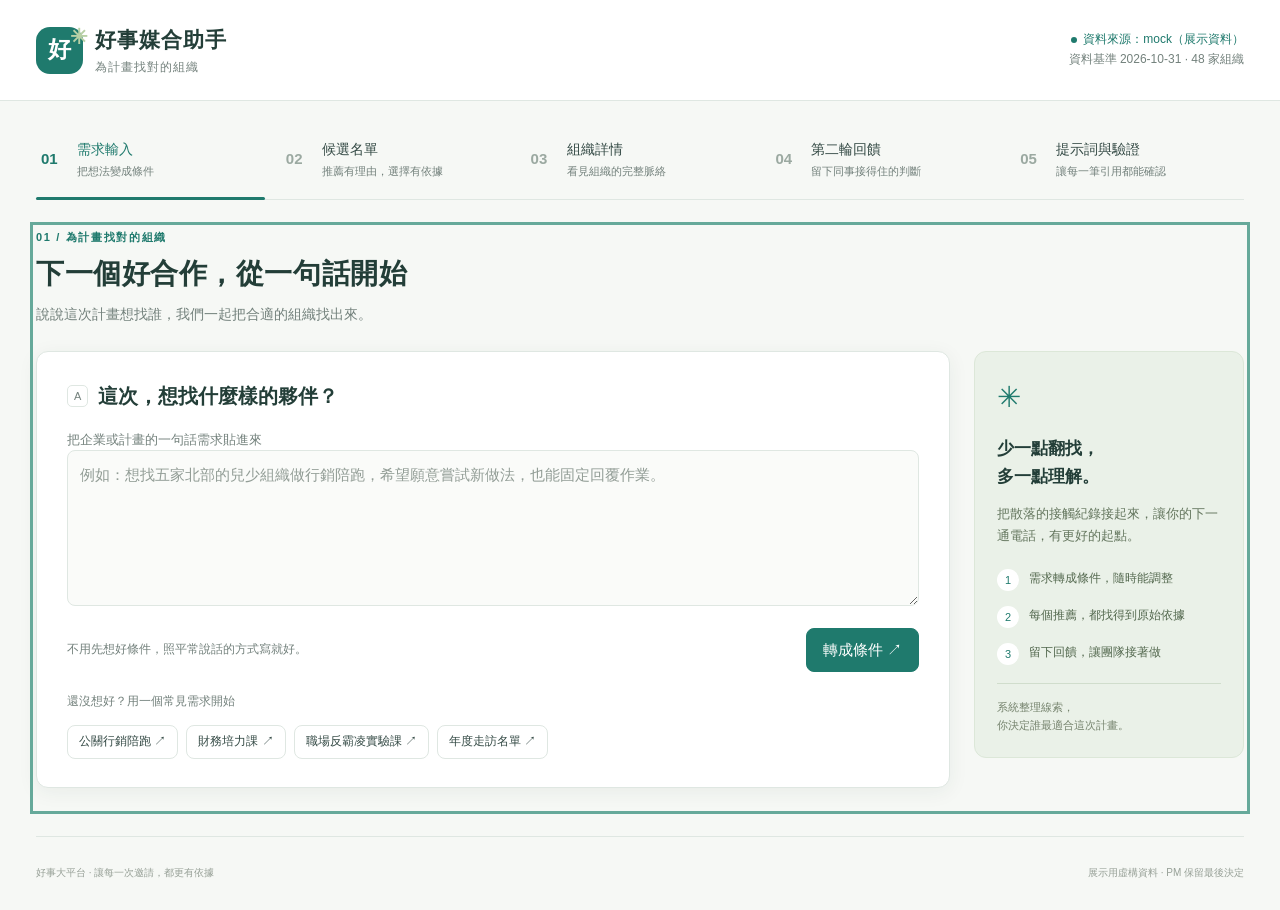
==== web/index.html @ 2cb1cc32 "好事媒合助手 prototype：資料流程、篩選引擎、陽春版 UI、導入演練 Co-Authored-By: Claude Opus 5.5 <noreply@anthropic.com>" ====
<!doctype html>
<html lang="zh-Hant">
<head>
  <meta charset="UTF-8">
  <meta name="viewport" content="width=device-width, initial-scale=1">
  <meta name="theme-color" content="#1f7a6d">
  <title>好事媒合助手｜為計畫找對的組織</title>
  <link rel="stylesheet" href="style.css">
</head>
<body>
  <header class="site-header"><div class="header-inner">
    <a class="brand" href="#step-1" aria-label="好事媒合助手首頁"><span class="brand-mark" aria-hidden="true">好<span>✳</span></span><span><strong>好事媒合助手</strong><small>為計畫找對的組織</small></span></a>
    <div id="data-meta" class="data-meta"></div>
  </div></header>
  <div class="workspace">
    <nav class="steps" aria-label="媒合流程">
      <button type="button" data-step="1"><span>01</span><strong>需求輸入</strong><small>把想法變成條件</small></button>
      <button type="button" data-step="2"><span>02</span><strong>候選名單</strong><small>推薦有理由，選擇有依據</small></button>
      <button type="button" data-step="3"><span>03</span><strong>組織詳情</strong><small>看見組織的完整脈絡</small></button>
      <button type="button" data-step="4"><span>04</span><strong>第二輪回饋</strong><small>留下同事接得住的判斷</small></button>
      <button type="button" data-step="5"><span>05</span><strong>提示詞與驗證</strong><small>讓每一筆引用都能確認</small></button>
    </nav>
    <div id="global-notices"></div>
    <main id="main" tabindex="-1">
      <section id="step-1" class="page" aria-label="01 需求輸入"></section>
      <section id="step-2" class="page" aria-label="02 候選名單" hidden></section>
      <section id="step-3" class="page" aria-label="03 組織詳情" hidden></section>
      <section id="step-4" class="page" aria-label="04 第二輪回饋" hidden></section>
      <section id="step-5" class="page" aria-label="05 Claude 提示詞與驗證" hidden></section>
    </main>
    <footer class="site-footer"><span>好事大平台 · 讓每一次邀請，都更有依據</span><span>展示用虛構資料 · PM 保留最後決定</span></footer>
  </div>
  <div id="drawer-backdrop" class="backdrop" hidden></div>
  <aside id="evidence-drawer" class="drawer" role="dialog" aria-modal="true" aria-labelledby="drawer-title" hidden></aside>
  <dialog id="feedback-dialog" aria-labelledby="feedback-title"></dialog>
  <div id="toast" class="toast" role="status" aria-live="polite" hidden></div>
  <script src="../output/bundle.js"></script>
  <script src="engine.js"></script>
  <script src="app.js"></script>
</body>
</html>
---- web/style.css ----
:root {
  --primary:#1f7a6d; --primary-dark:#155b51; --primary-pale:#e9f4ef; --ink:#233e38; --text:#344a45; --muted:#73817c; --border:#dfe7e2; --bg:#f6f8f5; --card:#fff; --soft:#f2f5f1; --amber:#a56612; --amber-pale:#fff5e2; --red:#b34942; --red-pale:#fff0ed; --blue:#356887; --blue-pale:#edf5fa; --radius:12px; --shadow:0 4px 20px #253e3510;
}
*{box-sizing:border-box} [hidden]{display:none!important} html{scroll-behavior:smooth} body{margin:0;background:var(--bg);color:var(--text);font:15px/1.65 "Noto Sans TC","PingFang TC","Microsoft JhengHei",sans-serif} button,input,select,textarea{font:inherit} button,a,input,select,textarea{-webkit-tap-highlight-color:transparent} button{cursor:pointer} a{color:var(--primary)} button{border:1px solid var(--border);background:white;color:var(--text);padding:9px 16px;border-radius:8px;transition:background .18s,border-color .18s,box-shadow .18s} button:hover{background:var(--primary-pale);border-color:#a1c5b8} button:disabled{opacity:.45;cursor:not-allowed} :focus-visible{outline:3px solid #66a99a;outline-offset:3px} h1,h2,h3,p{margin:0} h1{font-size:28px;line-height:1.45;letter-spacing:.02em;color:var(--ink)} h2{font-size:20px;color:var(--ink)} h3{font-size:16px;color:var(--ink)} small{font-size:12px} .site-header{background:#fff;border-bottom:1px solid var(--border)} .header-inner{max-width:1280px;margin:auto;padding:23px 36px;display:flex;justify-content:space-between;align-items:center;gap:20px} .brand{display:flex;gap:12px;align-items:center;color:var(--ink);text-decoration:none} .brand-mark{position:relative;display:grid;place-items:center;width:47px;height:47px;border-radius:14px;background:var(--primary);color:white;font-size:23px;font-weight:700} .brand-mark span{position:absolute;right:-5px;top:-7px;color:#b8d0a5;font-size:21px} .brand strong{display:block;font-size:21px;letter-spacing:.05em} .brand small{display:block;color:var(--muted);letter-spacing:.08em} .data-meta{text-align:right;font-size:12px;color:var(--muted)} .data-meta strong{color:var(--primary);font-weight:500} .source-dot{display:inline-block;width:6px;height:6px;border-radius:50%;background:var(--primary);margin-right:6px} .workspace{max-width:1280px;margin:auto;padding:28px 36px 0} .steps{display:grid;grid-template-columns:repeat(5,minmax(0,1fr));margin-bottom:28px;border-bottom:1px solid var(--border);gap:16px} .steps button{text-align:left;border:0;border-radius:0;background:transparent;padding:9px 5px 19px;position:relative;display:grid;grid-template-columns:30px 1fr;column-gap:6px} .steps button>span{grid-row:1/3;font-size:15px;font-weight:bold;color:#9ba9a1;align-self:center} .steps strong{font-size:14px;font-weight:500} .steps small{font-size:11px;color:var(--muted)} .steps button.active:after{content:"";position:absolute;left:0;right:0;bottom:-1px;height:3px;background:var(--primary);border-radius:3px} .steps button.active{color:var(--primary)} .steps button.active>span{color:var(--primary)} .page{animation:arrive .22s ease} @keyframes arrive{from{opacity:0;transform:translateY(5px)}to{opacity:1;transform:translateY(0)}} .eyebrow{font-size:11px;letter-spacing:.15em;color:var(--primary);font-weight:bold;margin-bottom:8px} .page-heading{display:flex;justify-content:space-between;gap:20px;align-items:flex-end;margin:8px 0 24px} .subtitle{color:var(--muted);margin-top:9px;font-size:14px} .panel{border:1px solid var(--border);background:var(--card);border-radius:var(--radius);padding:26px;margin-bottom:20px;box-shadow:var(--shadow)} .intake-layout{display:grid;grid-template-columns:minmax(0,1fr) 270px;gap:24px;align-items:start} .intake-panel{padding:28px 30px} .section-label{display:flex;gap:10px;align-items:center;margin-bottom:16px} .section-label .number{font-size:11px;border:1px solid var(--border);border-radius:5px;padding:1px 6px;color:var(--muted)} label{display:block;font-size:13px;font-weight:500;color:var(--ink)} textarea,input,select{max-width:100%;border:1px solid var(--border);border-radius:8px;padding:10px 12px;background:#fff;color:var(--text)} textarea{width:100%;resize:vertical;line-height:1.8} textarea::placeholder{color:#929d96} .sentence{min-height:156px;background:#fafbf9;font-size:15px} .input-footer{display:flex;align-items:center;justify-content:space-between;gap:12px;margin-top:14px} .muted{color:var(--muted)} .primary{color:white;background:var(--primary);border-color:var(--primary);font-weight:500} .primary:hover{background:var(--primary-dark);border-color:var(--primary-dark)} .secondary{color:var(--primary);background:var(--primary-pale);border-color:transparent} .danger{color:var(--red)} .small-button{font-size:12px;padding:5px 10px} .text-button{border:0;background:transparent;padding:5px 0;color:var(--primary)} .examples{display:flex;flex-wrap:wrap;gap:8px;margin-top:13px} .examples button{font-size:12px;padding:6px 11px;background:#fff} .example-label{font-size:12px;color:var(--muted);margin-top:20px} .guide{padding:22px;border-radius:var(--radius);background:#eaf1e8;border:1px solid #dce7d8} .guide-symbol{font-size:29px;color:var(--primary);margin-bottom:14px} .guide h3{font-size:17px;margin-bottom:12px} .guide p{font-size:13px;color:#64765e} .guide ol{list-style:none;padding:0;margin:23px 0 0;counter-reset:guide} .guide li{counter-increment:guide;display:flex;gap:10px;font-size:12px;margin-bottom:15px;color:#53684e} .guide li:before{content:counter(guide);display:grid;place-items:center;flex:0 0 22px;height:22px;background:white;border-radius:50%;color:var(--primary);font-size:11px} .guide-note{margin-top:18px;border-top:1px solid #d0ddcc;padding-top:14px;font-size:11px;color:#75836d} .conditions-panel{margin-top:24px} .form-row{padding:20px 0;border-bottom:1px solid #edf0eb} .form-row:first-of-type{padding-top:4px} .form-label{font-size:13px;font-weight:600;margin-bottom:10px;color:var(--ink)} .form-label small{font-weight:400;color:var(--muted);margin-left:8px} .segments{display:grid;grid-template-columns:repeat(4,minmax(0,1fr));gap:9px} .segments button{padding:12px 7px;text-align:left;line-height:1.5} .segments strong{display:block;font-size:13px;font-weight:500} .segments small{display:block;font-size:11px;color:var(--muted);margin-top:4px} .segments .selected,.chip.selected{background:var(--primary-pale);border-color:var(--primary);color:var(--primary)} .chips{display:flex;flex-wrap:wrap;gap:8px} .chip{font-size:12px;padding:6px 12px;border-radius:30px} .inline-fields{display:flex;align-items:center;flex-wrap:wrap;gap:12px} .inline-fields label{display:flex;align-items:center;gap:9px;font-weight:400} .inline-fields input{width:84px} .estimate{margin-left:auto;font-size:13px;color:var(--primary);background:var(--primary-pale);padding:7px 12px;border-radius:8px} .explanations{display:flex;flex-wrap:wrap;gap:8px 18px;font-size:11px;color:var(--muted);margin-top:11px} .switch-row{display:flex;justify-content:space-between;gap:16px;align-items:center} .switch{display:flex;align-items:center;gap:10px;cursor:pointer} .switch input{appearance:none;width:38px;height:22px;border:0;border-radius:20px;background:#c3ccc5;position:relative;padding:0;cursor:pointer;flex-shrink:0} .switch input:before{content:"";position:absolute;width:16px;height:16px;left:3px;top:3px;background:white;border-radius:50%;transition:transform .2s} .switch input:checked{background:var(--primary)} .switch input:checked:before{transform:translateX(16px)} .notice{padding:12px 16px;border-radius:8px;font-size:13px;margin-bottom:16px;background:var(--blue-pale);color:var(--blue);border:1px solid #d5e6f1} .notice.warning{background:var(--amber-pale);color:var(--amber);border-color:#f0dfba} .notice.error{background:var(--red-pale);color:var(--red);border-color:#f3d4cf} .matched{margin:16px 0 0;font-size:12px;line-height:1.8} .actions{display:flex;justify-content:flex-end;align-items:center;gap:12px;flex-wrap:wrap;margin-top:22px} .actions .muted{margin-right:auto;font-size:12px} summary{cursor:pointer;font-size:13px;color:var(--muted)} details[open]>summary{margin-bottom:12px} .result-metrics{display:flex;gap:16px;align-items:center;flex-wrap:wrap} .metric-pill{display:flex;gap:8px;align-items:baseline;color:var(--primary);font-size:12px;border-left:1px solid var(--border);padding-left:18px} .metric-pill b{font-size:28px;line-height:1} .results-tools{display:flex;justify-content:space-between;gap:15px;align-items:center;margin:21px 0 14px;font-size:12px;color:var(--muted)} .candidate{position:relative;background:white;border:1px solid var(--border);border-radius:var(--radius);padding:24px 26px;margin-bottom:18px;box-shadow:var(--shadow)} .candidate:first-child{border-color:#a2cbb9} .candidate.demoted{background:#f0f2ef;border-color:#dfe3dc;color:#7b837c} .candidate.demoted .candidate-body{opacity:.65} .candidate-top{display:flex;justify-content:space-between;align-items:flex-start;gap:20px} .candidate-identity{display:flex;gap:14px;min-width:0} .rank{flex-shrink:0;width:34px;height:36px;display:grid;place-items:center;border-radius:8px;background:var(--primary-pale);color:var(--primary);font-size:17px;font-weight:bold} .candidate:nth-child(n+4) .rank{background:var(--soft);color:var(--muted)} .candidate h2{font-size:20px;line-height:1.5} .org-tags{display:flex;flex-wrap:wrap;gap:6px;margin-top:9px} .badge{display:inline-block;font-size:11px;padding:3px 9px;border-radius:5px;line-height:1.5;background:var(--soft);color:#617166} .badge.green{background:var(--primary-pale);color:var(--primary)} .badge.amber{background:var(--amber-pale);color:var(--amber)} .badge.red{background:var(--red-pale);color:var(--red)} .score{width:125px;text-align:right;flex-shrink:0} .score small{font-size:10px;color:var(--muted)} .score strong{color:var(--primary);font-size:25px;margin-left:6px} .score-track{background:#edf1eb;height:5px;border-radius:5px;margin:5px 0;overflow:hidden} .score-track span{height:100%;display:block;background:var(--primary);border-radius:5px} .candidate-body{display:grid;grid-template-columns:1.15fr 1fr 1fr;gap:22px;border-top:1px solid #edf0ea;margin-top:20px;padding-top:18px} .reason-column+.reason-column{border-left:1px solid #edf0ea;padding-left:22px} .reason-title{font-size:12px;font-weight:bold;letter-spacing:.03em;margin-bottom:10px;color:var(--primary)} .reason-title.warning{color:var(--amber)} .reason-title.call{color:var(--blue)} .reason{font-size:12px;line-height:1.8;margin-bottom:12px} .reason strong{font-weight:500;color:var(--ink)} .reason p{color:#758078;font-size:12px} .rule{font-size:10px;color:#8b958f;margin-left:5px} .evidence-button{padding:1px 6px;font-size:10px;color:var(--primary);border:1px solid #d2e5dc;border-radius:4px;background:#f5faf7;margin:3px 4px 0 0;line-height:1.7} .soft-matches{font-size:11px;color:var(--primary);display:flex;flex-wrap:wrap;gap:5px;margin-top:12px} .candidate-footer{display:flex;justify-content:space-between;align-items:center;border-top:1px solid #edf0ea;padding-top:14px;margin-top:13px;gap:14px;flex-wrap:wrap} .feedback-actions{display:flex;gap:8px;align-items:center;flex-wrap:wrap} .feedback-actions>span{font-size:11px;color:var(--muted);margin-right:4px} .feedback-note{font-size:12px;margin-top:12px;background:#e7ebe4;border-radius:8px;padding:10px 13px;display:flex;gap:10px;align-items:center;justify-content:space-between} .empty{text-align:center;padding:65px 22px;background:white;border:1px dashed var(--border);border-radius:var(--radius)} .empty-icon{font-size:35px;color:#93b6a4;margin-bottom:15px} .empty h2{font-size:21px;margin-bottom:10px} .empty p{color:var(--muted);font-size:13px;margin-bottom:22px} .detail-layout{display:grid;grid-template-columns:minmax(0,1.55fr) minmax(0,1fr);gap:22px} .detail-main,.detail-side{min-width:0} .summary-card{background:var(--primary-pale);border-color:#d0e4d7;box-shadow:none} .summary-card ul{padding-left:20px;font-size:14px;margin-bottom:0} .summary-card li+li{margin-top:8px} .field-grid{display:grid;grid-template-columns:1fr 1fr;gap:0 20px;margin:13px 0 0} .field-grid>div{padding:10px 0;border-bottom:1px solid #edf0ea} dt{font-size:11px;color:var(--muted)} dd{margin:3px 0 0;font-size:13px;color:var(--ink)} .stat-cards{display:grid;grid-template-columns:1fr 1fr;gap:12px;margin:17px 0} .stat-cards div{background:var(--soft);padding:14px;border-radius:8px} .stat-cards b{display:block;font-size:22px;color:var(--primary)} .stat-cards small{color:var(--muted)} .hit{border-bottom:1px solid var(--border);padding:16px 0} .hit:last-child{border:0;padding-bottom:0} .hit-top{display:flex;justify-content:space-between;gap:12px;align-items:flex-start} .hit p{font-size:12px;margin-top:8px;color:var(--muted)} .vote-actions{display:flex;gap:6px;margin-top:10px} .vote-actions button[aria-pressed=true]{color:var(--primary);background:var(--primary-pale);border-color:var(--primary)} .timeline{margin-top:21px;padding-left:18px;border-left:1px solid #d7e2d9} .timeline-item{position:relative;padding:0 0 25px 10px;scroll-margin-top:25px} .timeline-item:before{content:"";position:absolute;left:-24px;top:6px;width:9px;height:9px;border-radius:50%;background:var(--primary);box-shadow:0 0 0 4px white} .timeline-item.note:before{background:#af894c} .timeline-item time{font-size:11px;color:var(--muted)} .timeline-item h3{font-size:13px;margin:6px 0} .timeline-item p{font-size:12px;white-space:pre-wrap} .timeline-item.highlight{background:var(--amber-pale);border-radius:8px;padding:12px 14px;margin-bottom:16px;outline:2px solid #e8cf99} .table-wrap{overflow-x:auto} table{width:100%;border-collapse:collapse;font-size:13px;text-align:left} th{font-size:11px;color:var(--muted);font-weight:500;background:var(--soft)} td,th{padding:14px 12px;border-bottom:1px solid var(--border);vertical-align:top;overflow-wrap:anywhere} .feedback-mobile{display:none} .prompt-layout{display:grid;grid-template-columns:1fr 1fr;gap:22px;align-items:start} .prompt-layout .panel{min-width:0} .prompt-text{min-height:370px;font-size:12px;margin-top:18px;background:#fafbf9} .reply-text{min-height:200px;margin-top:18px;font-size:13px} .verification-summary{display:flex;gap:10px;flex-wrap:wrap;margin:18px 0 12px} .verification-summary span{padding:7px 12px;border-radius:7px;font-size:13px;background:var(--primary-pale);color:var(--primary)} .verification-summary span.bad{color:var(--red);background:var(--red-pale)} .verification-problem{font-size:12px;padding:9px 0;border-bottom:1px solid var(--border);color:var(--red)} .reply-render{white-space:pre-wrap;overflow-wrap:anywhere;font-size:13px;background:var(--soft);padding:16px;border-radius:8px;margin-top:15px} .citation-ok{color:var(--primary);background:#e0eee4} .citation-bad{color:var(--red);background:#fbe2dc} .citation-ok,.citation-bad{font-size:12px;padding:1px 4px;border:0;margin:0 2px;border-radius:4px} .site-footer{display:flex;justify-content:space-between;gap:15px;flex-wrap:wrap;font-size:10px;color:#97a097;padding:28px 0;margin-top:28px;border-top:1px solid var(--border)} .backdrop{position:fixed;inset:0;z-index:30;background:#142d2960;backdrop-filter:blur(2px)} .drawer{position:fixed;right:0;top:0;bottom:0;width:min(490px,100%);background:white;z-index:31;padding:30px;overflow:auto;box-shadow:-10px 0 40px #112d2920} .drawer-top{display:flex;justify-content:space-between;align-items:center;gap:15px;border-bottom:1px solid var(--border);padding-bottom:20px;margin-bottom:25px} .drawer h2{font-size:22px} .drawer blockquote{margin:25px 0;border-left:3px solid var(--primary);padding:18px;background:var(--soft);font-size:14px;white-space:pre-wrap;overflow-wrap:anywhere} mark{background:#fae6aa;color:inherit;padding:1px 0} .drawer .field-grid{margin-bottom:20px} .drawer .primary{width:100%;margin-top:20px} body.overlay-open{overflow:hidden} dialog{border:0;border-radius:14px;padding:28px;width:min(470px,calc(100% - 32px));color:var(--text);box-shadow:0 20px 80px #112d2933} dialog::backdrop{background:#142d2960} dialog label{margin:18px 0 7px} dialog select{width:100%} dialog textarea{min-height:95px} .dialog-top{display:flex;justify-content:space-between;align-items:center;gap:12px} .toast{position:fixed;bottom:25px;left:50%;transform:translateX(-50%);background:var(--ink);color:white;padding:12px 22px;border-radius:9px;box-shadow:var(--shadow);z-index:50;font-size:13px;max-width:calc(100% - 32px);width:max-content} .body-copy{font-size:13px;color:var(--muted);margin-top:9px} .storage-note{font-size:11px;color:var(--muted);margin-top:13px} .org-picker{max-width:320px} .missing{color:#9a9f98} .inline-list{font-size:12px;margin-top:12px} .inline-list span{display:inline-block;margin:3px 10px 3px 0} main{outline:none} .page-heading .actions{margin:0}
@media(min-width:1400px){.workspace{padding-top:35px}.intake-panel{padding:32px 36px}.sentence{min-height:175px}}
@media(max-width:1000px){.workspace{padding:22px 24px 0}.header-inner{padding:20px 24px}.steps{gap:8px}.steps small{display:none}.steps button{grid-template-columns:27px 1fr}.intake-layout{grid-template-columns:minmax(0,1fr) 230px;gap:18px}.candidate{padding:22px}.candidate-body{gap:15px}.reason-column+.reason-column{padding-left:15px}.segments{grid-template-columns:1fr 1fr}.detail-layout{grid-template-columns:1fr}.detail-side{display:grid;grid-template-columns:1fr 1fr;gap:20px}.score{width:95px}.prompt-layout{gap:16px}}
@media(max-width:720px){h1{font-size:24px}.intake-layout,.prompt-layout{grid-template-columns:1fr}.guide{display:none}.candidate-body{grid-template-columns:1fr;gap:14px}.reason-column+.reason-column{border-left:0;border-top:1px solid #edf0ea;padding:14px 0 0}.reason{margin-bottom:8px}.page-heading{align-items:flex-start;flex-direction:column}.result-metrics{width:100%;justify-content:space-between}.detail-side{display:block}.steps button{display:flex;flex-direction:column;gap:4px;padding-bottom:14px;align-items:center;text-align:center}.steps strong{font-size:11px}.steps button>span{font-size:12px}.data-meta{font-size:10px}.brand strong{font-size:17px}.brand small{font-size:10px}.brand-mark{width:38px;height:38px;font-size:20px}.feedback-table{display:none}.feedback-mobile{display:block}.feedback-entry{padding:18px 0;border-bottom:1px solid var(--border)}.feedback-entry h3{font-size:14px}.feedback-entry p{font-size:12px;margin-top:7px}.feedback-entry .row{display:flex;justify-content:space-between;align-items:center;margin-top:10px}}
@media(max-width:450px){.header-inner{padding:18px 16px;gap:10px}.workspace{padding:19px 16px 0}.data-meta span{display:block}.brand{gap:9px}.brand strong{font-size:16px}.brand small{letter-spacing:0}.steps{gap:3px;margin-bottom:24px}.steps strong{font-size:10px}.panel,.intake-panel{padding:20px 17px}.input-footer{align-items:flex-start;flex-direction:column}.input-footer button{align-self:flex-end}.candidate{padding:18px 16px}.candidate-top{gap:10px}.candidate-identity{gap:9px}.candidate h2{font-size:17px}.rank{width:27px;height:30px;font-size:14px}.score{width:62px}.score strong{font-size:22px}.score small{font-size:9px}.org-tags{gap:4px}.badge{padding:3px 6px;font-size:10px}.candidate-footer{align-items:flex-start;flex-direction:column}.candidate-footer>.text-button{align-self:flex-end}.inline-fields{gap:10px}.inline-fields input{width:65px;padding:8px}.estimate{width:100%;margin-left:0;text-align:center}.form-label small{display:block;margin:3px 0 0}.segments small{font-size:10px}.field-grid{gap:0 12px}.drawer{padding:22px}.results-tools{align-items:flex-start}.result-metrics h1{font-size:21px}.metric-pill{padding-left:12px}.metric-pill b{font-size:24px}.feedback-actions>span{width:100%}.actions{gap:8px}.actions button{font-size:13px}.org-picker{width:100%}.site-footer{margin-top:20px}}
@media(prefers-reduced-motion:reduce){*{scroll-behavior:auto!important;animation:none!important;transition:none!important}}

.more-reasons summary{font-size:11px;color:var(--primary);padding:4px 0}.more-reasons[open]{margin-top:10px}

.page,.panel,.candidate,.candidate-identity>div{min-width:0}.reason,.feedback-note,.subtitle,.body-copy,dd{overflow-wrap:anywhere}
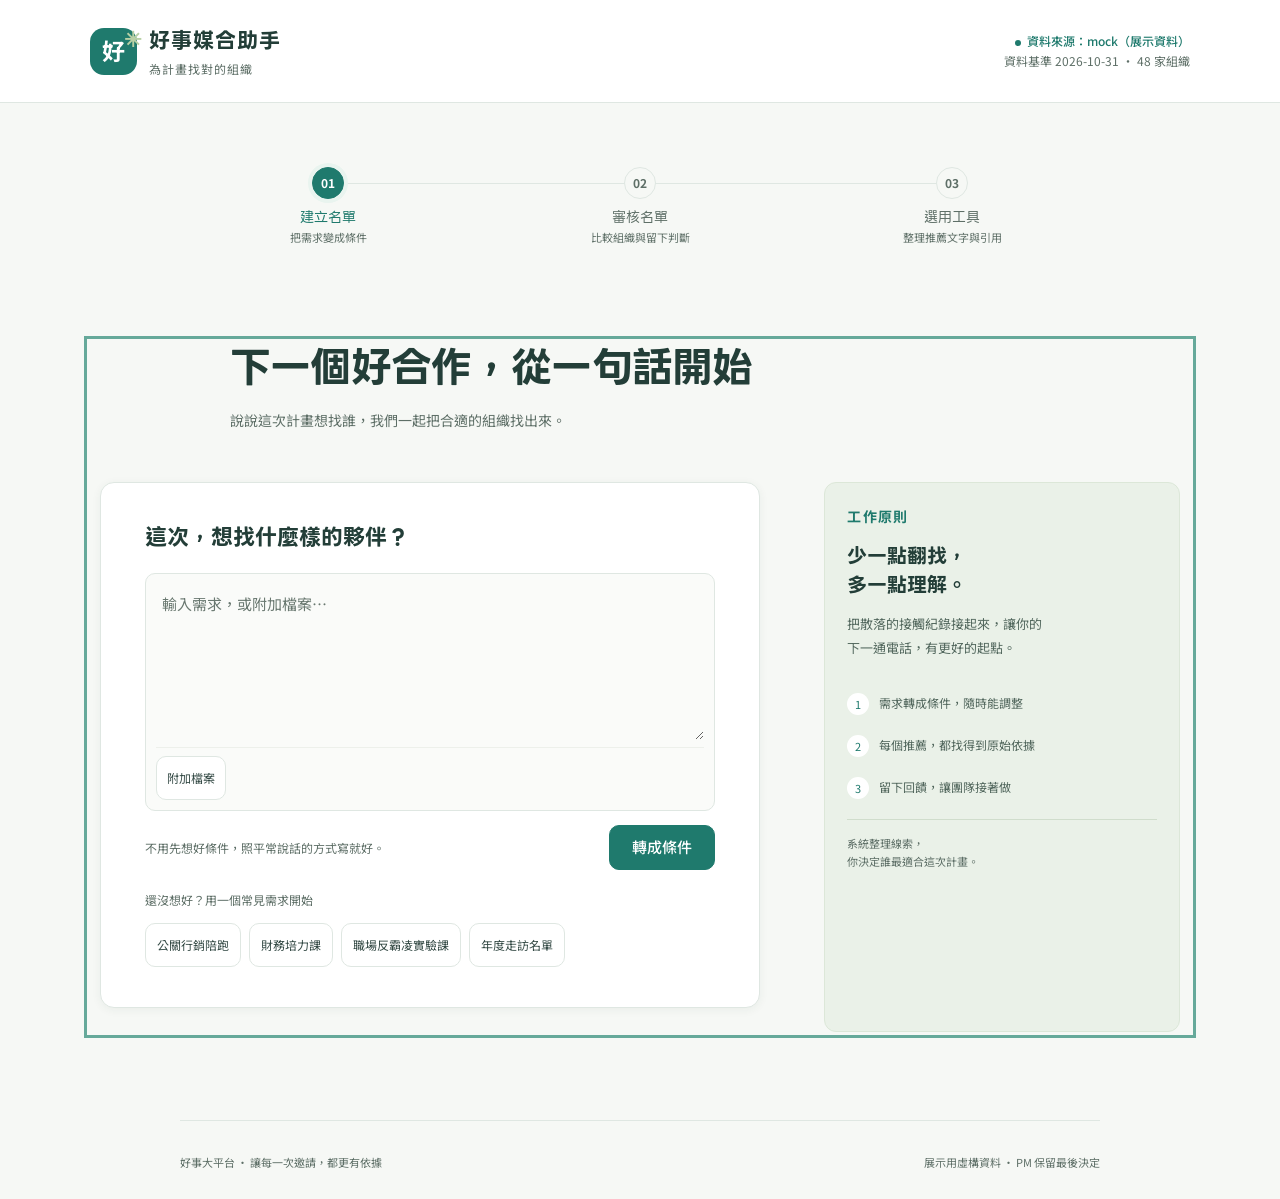
==== commit 60bcc61a: "UI" ====
--- a/web/index.html
+++ b/web/index.html
@@ -6,6 +6,9 @@
   <meta name="theme-color" content="#1f7a6d">
   <title>好事媒合助手｜為計畫找對的組織</title>
   <link rel="stylesheet" href="style.css">
+  <link rel="preconnect" href="https://fonts.googleapis.com">
+  <link rel="preconnect" href="https://fonts.gstatic.com" crossorigin>
+  <link href="https://fonts.googleapis.com/css2?family=Noto+Sans+TC:wght@400;500;700;900&family=Outfit:wght@500;700;800&display=swap" rel="stylesheet">
 </head>
 <body>
   <header class="site-header"><div class="header-inner">
@@ -14,11 +17,9 @@
   </div></header>
   <div class="workspace">
     <nav class="steps" aria-label="媒合流程">
-      <button type="button" data-step="1"><span>01</span><strong>需求輸入</strong><small>把想法變成條件</small></button>
-      <button type="button" data-step="2"><span>02</span><strong>候選名單</strong><small>推薦有理由，選擇有依據</small></button>
-      <button type="button" data-step="3"><span>03</span><strong>組織詳情</strong><small>看見組織的完整脈絡</small></button>
-      <button type="button" data-step="4"><span>04</span><strong>第二輪回饋</strong><small>留下同事接得住的判斷</small></button>
-      <button type="button" data-step="5"><span>05</span><strong>提示詞與驗證</strong><small>讓每一筆引用都能確認</small></button>
+      <button type="button" data-step="1"><span>01</span><strong>建立名單</strong><small>把需求變成條件</small></button>
+      <button type="button" data-step="2"><span>02</span><strong>審核名單</strong><small>比較組織與留下判斷</small></button>
+      <button type="button" data-step="5"><span>03</span><strong>選用工具</strong><small>整理推薦文字與引用</small></button>
     </nav>
     <div id="global-notices"></div>
     <main id="main" tabindex="-1">
@@ -32,6 +33,7 @@
   </div>
   <div id="drawer-backdrop" class="backdrop" hidden></div>
   <aside id="evidence-drawer" class="drawer" role="dialog" aria-modal="true" aria-labelledby="drawer-title" hidden></aside>
+  <aside id="evidence-popover" class="evidence-popover" role="status" hidden></aside>
   <dialog id="feedback-dialog" aria-labelledby="feedback-title"></dialog>
   <div id="toast" class="toast" role="status" aria-live="polite" hidden></div>
   <script src="../output/bundle.js"></script>
--- a/web/style.css
+++ b/web/style.css
@@ -1,13 +1,117 @@
 :root {
-  --primary:#1f7a6d; --primary-dark:#155b51; --primary-pale:#e9f4ef; --ink:#233e38; --text:#344a45; --muted:#73817c; --border:#dfe7e2; --bg:#f6f8f5; --card:#fff; --soft:#f2f5f1; --amber:#a56612; --amber-pale:#fff5e2; --red:#b34942; --red-pale:#fff0ed; --blue:#356887; --blue-pale:#edf5fa; --radius:12px; --shadow:0 4px 20px #253e3510;
+  --primary:#1f7a6d; --primary-dark:#155b51; --primary-pale:#e9f4ef; --ink:#233e38; --text:#344a45; --muted:#5e6f67; --border:#dfe7e2; --bg:#f6f8f5; --card:#fff; --soft:#f2f5f1; --amber:#a56612; --amber-pale:#fff5e2; --red:#b34942; --red-pale:#fff0ed; --blue:#356887; --blue-pale:#edf5fa; --radius:12px; --shadow:0 4px 20px #253e3510;
 }
-*{box-sizing:border-box} [hidden]{display:none!important} html{scroll-behavior:smooth} body{margin:0;background:var(--bg);color:var(--text);font:15px/1.65 "Noto Sans TC","PingFang TC","Microsoft JhengHei",sans-serif} button,input,select,textarea{font:inherit} button,a,input,select,textarea{-webkit-tap-highlight-color:transparent} button{cursor:pointer} a{color:var(--primary)} button{border:1px solid var(--border);background:white;color:var(--text);padding:9px 16px;border-radius:8px;transition:background .18s,border-color .18s,box-shadow .18s} button:hover{background:var(--primary-pale);border-color:#a1c5b8} button:disabled{opacity:.45;cursor:not-allowed} :focus-visible{outline:3px solid #66a99a;outline-offset:3px} h1,h2,h3,p{margin:0} h1{font-size:28px;line-height:1.45;letter-spacing:.02em;color:var(--ink)} h2{font-size:20px;color:var(--ink)} h3{font-size:16px;color:var(--ink)} small{font-size:12px} .site-header{background:#fff;border-bottom:1px solid var(--border)} .header-inner{max-width:1280px;margin:auto;padding:23px 36px;display:flex;justify-content:space-between;align-items:center;gap:20px} .brand{display:flex;gap:12px;align-items:center;color:var(--ink);text-decoration:none} .brand-mark{position:relative;display:grid;place-items:center;width:47px;height:47px;border-radius:14px;background:var(--primary);color:white;font-size:23px;font-weight:700} .brand-mark span{position:absolute;right:-5px;top:-7px;color:#b8d0a5;font-size:21px} .brand strong{display:block;font-size:21px;letter-spacing:.05em} .brand small{display:block;color:var(--muted);letter-spacing:.08em} .data-meta{text-align:right;font-size:12px;color:var(--muted)} .data-meta strong{color:var(--primary);font-weight:500} .source-dot{display:inline-block;width:6px;height:6px;border-radius:50%;background:var(--primary);margin-right:6px} .workspace{max-width:1280px;margin:auto;padding:28px 36px 0} .steps{display:grid;grid-template-columns:repeat(5,minmax(0,1fr));margin-bottom:28px;border-bottom:1px solid var(--border);gap:16px} .steps button{text-align:left;border:0;border-radius:0;background:transparent;padding:9px 5px 19px;position:relative;display:grid;grid-template-columns:30px 1fr;column-gap:6px} .steps button>span{grid-row:1/3;font-size:15px;font-weight:bold;color:#9ba9a1;align-self:center} .steps strong{font-size:14px;font-weight:500} .steps small{font-size:11px;color:var(--muted)} .steps button.active:after{content:"";position:absolute;left:0;right:0;bottom:-1px;height:3px;background:var(--primary);border-radius:3px} .steps button.active{color:var(--primary)} .steps button.active>span{color:var(--primary)} .page{animation:arrive .22s ease} @keyframes arrive{from{opacity:0;transform:translateY(5px)}to{opacity:1;transform:translateY(0)}} .eyebrow{font-size:11px;letter-spacing:.15em;color:var(--primary);font-weight:bold;margin-bottom:8px} .page-heading{display:flex;justify-content:space-between;gap:20px;align-items:flex-end;margin:8px 0 24px} .subtitle{color:var(--muted);margin-top:9px;font-size:14px} .panel{border:1px solid var(--border);background:var(--card);border-radius:var(--radius);padding:26px;margin-bottom:20px;box-shadow:var(--shadow)} .intake-layout{display:grid;grid-template-columns:minmax(0,1fr) 270px;gap:24px;align-items:start} .intake-panel{padding:28px 30px} .section-label{display:flex;gap:10px;align-items:center;margin-bottom:16px} .section-label .number{font-size:11px;border:1px solid var(--border);border-radius:5px;padding:1px 6px;color:var(--muted)} label{display:block;font-size:13px;font-weight:500;color:var(--ink)} textarea,input,select{max-width:100%;border:1px solid var(--border);border-radius:8px;padding:10px 12px;background:#fff;color:var(--text)} textarea{width:100%;resize:vertical;line-height:1.8} textarea::placeholder{color:#929d96} .sentence{min-height:156px;background:#fafbf9;font-size:15px} .input-footer{display:flex;align-items:center;justify-content:space-between;gap:12px;margin-top:14px} .muted{color:var(--muted)} .primary{color:white;background:var(--primary);border-color:var(--primary);font-weight:500} .primary:hover{background:var(--primary-dark);border-color:var(--primary-dark)} .secondary{color:var(--primary);background:var(--primary-pale);border-color:transparent} .danger{color:var(--red)} .small-button{font-size:12px;padding:5px 10px} .text-button{border:0;background:transparent;padding:5px 0;color:var(--primary)} .examples{display:flex;flex-wrap:wrap;gap:8px;margin-top:13px} .examples button{font-size:12px;padding:6px 11px;background:#fff} .example-label{font-size:12px;color:var(--muted);margin-top:20px} .guide{padding:22px;border-radius:var(--radius);background:#eaf1e8;border:1px solid #dce7d8} .guide-symbol{font-size:29px;color:var(--primary);margin-bottom:14px} .guide h3{font-size:17px;margin-bottom:12px} .guide p{font-size:13px;color:#64765e} .guide ol{list-style:none;padding:0;margin:23px 0 0;counter-reset:guide} .guide li{counter-increment:guide;display:flex;gap:10px;font-size:12px;margin-bottom:15px;color:#53684e} .guide li:before{content:counter(guide);display:grid;place-items:center;flex:0 0 22px;height:22px;background:white;border-radius:50%;color:var(--primary);font-size:11px} .guide-note{margin-top:18px;border-top:1px solid #d0ddcc;padding-top:14px;font-size:11px;color:#75836d} .conditions-panel{margin-top:24px} .form-row{padding:20px 0;border-bottom:1px solid #edf0eb} .form-row:first-of-type{padding-top:4px} .form-label{font-size:13px;font-weight:600;margin-bottom:10px;color:var(--ink)} .form-label small{font-weight:400;color:var(--muted);margin-left:8px} .segments{display:grid;grid-template-columns:repeat(4,minmax(0,1fr));gap:9px} .segments button{padding:12px 7px;text-align:left;line-height:1.5} .segments strong{display:block;font-size:13px;font-weight:500} .segments small{display:block;font-size:11px;color:var(--muted);margin-top:4px} .segments .selected,.chip.selected{background:var(--primary-pale);border-color:var(--primary);color:var(--primary)} .chips{display:flex;flex-wrap:wrap;gap:8px} .chip{font-size:12px;padding:6px 12px;border-radius:30px} .inline-fields{display:flex;align-items:center;flex-wrap:wrap;gap:12px} .inline-fields label{display:flex;align-items:center;gap:9px;font-weight:400} .inline-fields input{width:84px} .estimate{margin-left:auto;font-size:13px;color:var(--primary);background:var(--primary-pale);padding:7px 12px;border-radius:8px} .explanations{display:flex;flex-wrap:wrap;gap:8px 18px;font-size:11px;color:var(--muted);margin-top:11px} .switch-row{display:flex;justify-content:space-between;gap:16px;align-items:center} .switch{display:flex;align-items:center;gap:10px;cursor:pointer} .switch input{appearance:none;width:38px;height:22px;border:0;border-radius:20px;background:#c3ccc5;position:relative;padding:0;cursor:pointer;flex-shrink:0} .switch input:before{content:"";position:absolute;width:16px;height:16px;left:3px;top:3px;background:white;border-radius:50%;transition:transform .2s} .switch input:checked{background:var(--primary)} .switch input:checked:before{transform:translateX(16px)} .notice{padding:12px 16px;border-radius:8px;font-size:13px;margin-bottom:16px;background:var(--blue-pale);color:var(--blue);border:1px solid #d5e6f1} .notice.warning{background:var(--amber-pale);color:var(--amber);border-color:#f0dfba} .notice.error{background:var(--red-pale);color:var(--red);border-color:#f3d4cf} .matched{margin:16px 0 0;font-size:12px;line-height:1.8} .actions{display:flex;justify-content:flex-end;align-items:center;gap:12px;flex-wrap:wrap;margin-top:22px} .actions .muted{margin-right:auto;font-size:12px} summary{cursor:pointer;font-size:13px;color:var(--muted)} details[open]>summary{margin-bottom:12px} .result-metrics{display:flex;gap:16px;align-items:center;flex-wrap:wrap} .metric-pill{display:flex;gap:8px;align-items:baseline;color:var(--primary);font-size:12px;border-left:1px solid var(--border);padding-left:18px} .metric-pill b{font-size:28px;line-height:1} .results-tools{display:flex;justify-content:space-between;gap:15px;align-items:center;margin:21px 0 14px;font-size:12px;color:var(--muted)} .candidate{position:relative;background:white;border:1px solid var(--border);border-radius:var(--radius);padding:24px 26px;margin-bottom:18px;box-shadow:var(--shadow)} .candidate:first-child{border-color:#a2cbb9} .candidate.demoted{background:#f0f2ef;border-color:#dfe3dc;color:#7b837c} .candidate.demoted .candidate-body{opacity:.65} .candidate-top{display:flex;justify-content:space-between;align-items:flex-start;gap:20px} .candidate-identity{display:flex;gap:14px;min-width:0} .rank{flex-shrink:0;width:34px;height:36px;display:grid;place-items:center;border-radius:8px;background:var(--primary-pale);color:var(--primary);font-size:17px;font-weight:bold} .candidate:nth-child(n+4) .rank{background:var(--soft);color:var(--muted)} .candidate h2{font-size:20px;line-height:1.5} .org-tags{display:flex;flex-wrap:wrap;gap:6px;margin-top:9px} .badge{display:inline-block;font-size:11px;padding:3px 9px;border-radius:5px;line-height:1.5;background:var(--soft);color:#617166} .badge.green{background:var(--primary-pale);color:var(--primary)} .badge.amber{background:var(--amber-pale);color:var(--amber)} .badge.red{background:var(--red-pale);color:var(--red)} .score{width:125px;text-align:right;flex-shrink:0} .score small{font-size:10px;color:var(--muted)} .score strong{color:var(--primary);font-size:25px;margin-left:6px} .score-track{background:#edf1eb;height:5px;border-radius:5px;margin:5px 0;overflow:hidden} .score-track span{height:100%;display:block;background:var(--primary);border-radius:5px} .candidate-body{display:grid;grid-template-columns:1.15fr 1fr 1fr;gap:22px;border-top:1px solid #edf0ea;margin-top:20px;padding-top:18px} .reason-column+.reason-column{border-left:1px solid #edf0ea;padding-left:22px} .reason-title{font-size:12px;font-weight:bold;letter-spacing:.03em;margin-bottom:10px;color:var(--primary)} .reason-title.warning{color:var(--amber)} .reason-title.call{color:var(--blue)} .reason{font-size:12px;line-height:1.8;margin-bottom:12px} .reason strong{font-weight:500;color:var(--ink)} .reason p{color:#758078;font-size:12px} .rule{font-size:10px;color:#8b958f;margin-left:5px} .evidence-button{padding:1px 6px;font-size:10px;color:var(--primary);border:1px solid #d2e5dc;border-radius:4px;background:#f5faf7;margin:3px 4px 0 0;line-height:1.7} .soft-matches{font-size:11px;color:var(--primary);display:flex;flex-wrap:wrap;gap:5px;margin-top:12px} .candidate-footer{display:flex;justify-content:space-between;align-items:center;border-top:1px solid #edf0ea;padding-top:14px;margin-top:13px;gap:14px;flex-wrap:wrap} .feedback-actions{display:flex;gap:8px;align-items:center;flex-wrap:wrap} .feedback-actions>span{font-size:11px;color:var(--muted);margin-right:4px} .feedback-note{font-size:12px;margin-top:12px;background:#e7ebe4;border-radius:8px;padding:10px 13px;display:flex;gap:10px;align-items:center;justify-content:space-between} .empty{text-align:center;padding:65px 22px;background:white;border:1px dashed var(--border);border-radius:var(--radius)} .empty-icon{font-size:35px;color:#93b6a4;margin-bottom:15px} .empty h2{font-size:21px;margin-bottom:10px} .empty p{color:var(--muted);font-size:13px;margin-bottom:22px} .detail-layout{display:grid;grid-template-columns:minmax(0,1.55fr) minmax(0,1fr);gap:22px} .detail-main,.detail-side{min-width:0} .summary-card{background:var(--primary-pale);border-color:#d0e4d7;box-shadow:none} .summary-card ul{padding-left:20px;font-size:14px;margin-bottom:0} .summary-card li+li{margin-top:8px} .field-grid{display:grid;grid-template-columns:1fr 1fr;gap:0 20px;margin:13px 0 0} .field-grid>div{padding:10px 0;border-bottom:1px solid #edf0ea} dt{font-size:11px;color:var(--muted)} dd{margin:3px 0 0;font-size:13px;color:var(--ink)} .stat-cards{display:grid;grid-template-columns:1fr 1fr;gap:12px;margin:17px 0} .stat-cards div{background:var(--soft);padding:14px;border-radius:8px} .stat-cards b{display:block;font-size:22px;color:var(--primary)} .stat-cards small{color:var(--muted)} .hit{border-bottom:1px solid var(--border);padding:16px 0} .hit:last-child{border:0;padding-bottom:0} .hit-top{display:flex;justify-content:space-between;gap:12px;align-items:flex-start} .hit p{font-size:12px;margin-top:8px;color:var(--muted)} .vote-actions{display:flex;gap:6px;margin-top:10px} .vote-actions button[aria-pressed=true]{color:var(--primary);background:var(--primary-pale);border-color:var(--primary)} .timeline{margin-top:21px;padding-left:18px;border-left:1px solid #d7e2d9} .timeline-item{position:relative;padding:0 0 25px 10px;scroll-margin-top:25px} .timeline-item:before{content:"";position:absolute;left:-24px;top:6px;width:9px;height:9px;border-radius:50%;background:var(--primary);box-shadow:0 0 0 4px white} .timeline-item.note:before{background:#af894c} .timeline-item time{font-size:11px;color:var(--muted)} .timeline-item h3{font-size:13px;margin:6px 0} .timeline-item p{font-size:12px;white-space:pre-wrap} .timeline-item.highlight{background:var(--amber-pale);border-radius:8px;padding:12px 14px;margin-bottom:16px;outline:2px solid #e8cf99} .table-wrap{overflow-x:auto} table{width:100%;border-collapse:collapse;font-size:13px;text-align:left} th{font-size:11px;color:var(--muted);font-weight:500;background:var(--soft)} td,th{padding:14px 12px;border-bottom:1px solid var(--border);vertical-align:top;overflow-wrap:anywhere} .feedback-mobile{display:none} .prompt-layout{display:grid;grid-template-columns:1fr 1fr;gap:22px;align-items:start} .prompt-layout .panel{min-width:0} .prompt-text{min-height:370px;font-size:12px;margin-top:18px;background:#fafbf9} .reply-text{min-height:200px;margin-top:18px;font-size:13px} .verification-summary{display:flex;gap:10px;flex-wrap:wrap;margin:18px 0 12px} .verification-summary span{padding:7px 12px;border-radius:7px;font-size:13px;background:var(--primary-pale);color:var(--primary)} .verification-summary span.bad{color:var(--red);background:var(--red-pale)} .verification-problem{font-size:12px;padding:9px 0;border-bottom:1px solid var(--border);color:var(--red)} .reply-render{white-space:pre-wrap;overflow-wrap:anywhere;font-size:13px;background:var(--soft);padding:16px;border-radius:8px;margin-top:15px} .citation-ok{color:var(--primary);background:#e0eee4} .citation-bad{color:var(--red);background:#fbe2dc} .citation-ok,.citation-bad{font-size:12px;padding:1px 4px;border:0;margin:0 2px;border-radius:4px} .site-footer{display:flex;justify-content:space-between;gap:15px;flex-wrap:wrap;font-size:10px;color:#97a097;padding:28px 0;margin-top:28px;border-top:1px solid var(--border)} .backdrop{position:fixed;inset:0;z-index:30;background:#142d2960;backdrop-filter:blur(2px)} .drawer{position:fixed;right:0;top:0;bottom:0;width:min(490px,100%);background:white;z-index:31;padding:30px;overflow:auto;box-shadow:-10px 0 40px #112d2920} .drawer-top{display:flex;justify-content:space-between;align-items:center;gap:15px;border-bottom:1px solid var(--border);padding-bottom:20px;margin-bottom:25px} .drawer h2{font-size:22px} .drawer blockquote{margin:25px 0;border-left:3px solid var(--primary);padding:18px;background:var(--soft);font-size:14px;white-space:pre-wrap;overflow-wrap:anywhere} mark{background:#fae6aa;color:inherit;padding:1px 0} .drawer .field-grid{margin-bottom:20px} .drawer .primary{width:100%;margin-top:20px} body.overlay-open{overflow:hidden} dialog{border:0;border-radius:14px;padding:28px;width:min(470px,calc(100% - 32px));color:var(--text);box-shadow:0 20px 80px #112d2933} dialog::backdrop{background:#142d2960} dialog label{margin:18px 0 7px} dialog select{width:100%} dialog textarea{min-height:95px} .dialog-top{display:flex;justify-content:space-between;align-items:center;gap:12px} .toast{position:fixed;bottom:25px;left:50%;transform:translateX(-50%);background:var(--ink);color:white;padding:12px 22px;border-radius:9px;box-shadow:var(--shadow);z-index:50;font-size:13px;max-width:calc(100% - 32px);width:max-content} .body-copy{font-size:13px;color:var(--muted);margin-top:9px} .storage-note{font-size:11px;color:var(--muted);margin-top:13px} .org-picker{max-width:320px} .missing{color:#9a9f98} .inline-list{font-size:12px;margin-top:12px} .inline-list span{display:inline-block;margin:3px 10px 3px 0} main{outline:none} .page-heading .actions{margin:0}
+*{box-sizing:border-box} [hidden]{display:none!important} html{scroll-behavior:smooth} body{margin:0;background:var(--bg);color:var(--text);font:15px/1.65 "Noto Sans TC","PingFang TC","Microsoft JhengHei",sans-serif} button,input,select,textarea{font:inherit} button,a,input,select,textarea{-webkit-tap-highlight-color:transparent} button{cursor:pointer} a{color:var(--primary)} button{border:1px solid var(--border);background:white;color:var(--text);padding:9px 16px;border-radius:8px;transition:background .18s,border-color .18s,box-shadow .18s} button:hover{background:var(--primary-pale);border-color:#a1c5b8} button:disabled{opacity:.45;cursor:not-allowed} :focus-visible{outline:3px solid #66a99a;outline-offset:3px} h1,h2,h3,p{margin:0} h1{font-size:28px;line-height:1.45;letter-spacing:.02em;color:var(--ink)} h2{font-size:20px;color:var(--ink)} h3{font-size:16px;color:var(--ink)} small{font-size:12px} .site-header{background:#fff;border-bottom:1px solid var(--border)} .header-inner{max-width:1280px;margin:auto;padding:23px 36px;display:flex;justify-content:space-between;align-items:center;gap:20px} .brand{display:flex;gap:12px;align-items:center;color:var(--ink);text-decoration:none} .brand-mark{position:relative;display:grid;place-items:center;width:47px;height:47px;border-radius:14px;background:var(--primary);color:white;font-size:23px;font-weight:700} .brand-mark span{position:absolute;right:-5px;top:-7px;color:#b8d0a5;font-size:21px} .brand strong{display:block;font-size:21px;letter-spacing:.05em} .brand small{display:block;color:var(--muted);letter-spacing:.08em} .data-meta{text-align:right;font-size:12px;color:var(--muted)} .data-meta strong{color:var(--primary);font-weight:500} .source-dot{display:inline-block;width:6px;height:6px;border-radius:50%;background:var(--primary);margin-right:6px} .workspace{max-width:1280px;margin:auto;padding:28px 36px 0} .steps{display:grid;grid-template-columns:repeat(5,minmax(0,1fr));margin-bottom:28px;border-bottom:1px solid var(--border);gap:16px} .steps button{text-align:left;border:0;border-radius:0;background:transparent;padding:9px 5px 19px;position:relative;display:grid;grid-template-columns:30px 1fr;column-gap:6px} .steps button>span{grid-row:1/3;font-size:15px;font-weight:bold;color:#9ba9a1;align-self:center} .steps strong{font-size:14px;font-weight:500} .steps small{font-size:11px;color:var(--muted)} .steps button.active:after{content:"";position:absolute;left:0;right:0;bottom:-1px;height:3px;background:var(--primary);border-radius:3px} .steps button.active{color:var(--primary)} .steps button.active>span{color:var(--primary)} .page{animation:arrive .22s ease} @keyframes arrive{from{opacity:0;transform:translateY(5px)}to{opacity:1;transform:translateY(0)}} .eyebrow{font-size:11px;letter-spacing:.15em;color:var(--primary);font-weight:bold;margin-bottom:8px} .page-heading{display:flex;justify-content:space-between;gap:20px;align-items:flex-end;margin:8px 0 24px} .subtitle{color:var(--muted);margin-top:9px;font-size:14px} .panel{border:1px solid var(--border);background:var(--card);border-radius:var(--radius);padding:26px;margin-bottom:20px;box-shadow:var(--shadow)} .intake-layout{display:grid;grid-template-columns:minmax(0,1fr) 270px;gap:24px;align-items:start} .intake-panel{padding:28px 30px} .section-label{display:flex;gap:10px;align-items:center;margin-bottom:16px} .section-label .number{font-size:11px;border:1px solid var(--border);border-radius:5px;padding:1px 6px;color:var(--muted)} label{display:block;font-size:13px;font-weight:500;color:var(--ink)} textarea,input,select{max-width:100%;border:1px solid var(--border);border-radius:8px;padding:10px 12px;background:#fff;color:var(--text)} textarea{width:100%;resize:vertical;line-height:1.8} textarea::placeholder{color:#929d96} .sentence{min-height:156px;background:#fafbf9;font-size:15px} .input-footer{display:flex;align-items:center;justify-content:space-between;gap:12px;margin-top:14px} .muted{color:var(--muted)} .primary{color:white;background:var(--primary);border-color:var(--primary);font-weight:500} .primary:hover{background:var(--primary-dark);border-color:var(--primary-dark)} .secondary{color:var(--primary);background:var(--primary-pale);border-color:transparent} .danger{color:var(--red)} .small-button{font-size:12px;padding:5px 10px} .text-button{border:0;background:transparent;padding:5px 0;color:var(--primary)} .examples{display:flex;flex-wrap:wrap;gap:8px;margin-top:13px} .examples button{font-size:12px;padding:6px 11px;background:#fff} .example-label{font-size:12px;color:var(--muted);margin-top:20px} .guide{padding:22px;border-radius:var(--radius);background:#eaf1e8;border:1px solid #dce7d8} .guide-symbol{font-size:14px;letter-spacing:.08em;color:var(--primary);font-weight:700;margin-bottom:14px;text-transform:uppercase} .guide h3{font-size:17px;margin-bottom:12px} .guide p{font-size:13px;color:#53685e} .guide ol{list-style:none;padding:0;margin:23px 0 0;counter-reset:guide} .guide li{counter-increment:guide;display:flex;gap:10px;font-size:12px;margin-bottom:15px;color:#53685e} .guide li:before{content:counter(guide);display:grid;place-items:center;flex:0 0 22px;height:22px;background:white;border-radius:50%;color:var(--primary);font-size:11px} .guide-note{margin-top:18px;border-top:1px solid #d0ddcc;padding-top:14px;font-size:11px;color:#5e6f67} .conditions-panel{margin-top:24px} .advanced-conditions{margin-top:4px;border-top:1px solid #edf0eb;border-bottom:1px solid #edf0eb} .advanced-conditions>summary{padding:16px 0;color:var(--primary);font-weight:600} .form-row{padding:20px 0;border-bottom:1px solid #edf0eb} .form-row:first-of-type{padding-top:4px} .form-label{font-size:13px;font-weight:600;margin-bottom:10px;color:var(--ink)} .form-label small{font-weight:400;color:var(--muted);margin-left:8px} .segments{display:grid;grid-template-columns:repeat(4,minmax(0,1fr));gap:9px} .segments button{padding:12px 7px;text-align:left;line-height:1.5} .segments strong{display:block;font-size:13px;font-weight:500} .segments small{display:block;font-size:11px;color:var(--muted);margin-top:4px} .segments .selected,.chip.selected{background:var(--primary-pale);border-color:var(--primary);color:var(--primary)} .chips{display:flex;flex-wrap:wrap;gap:8px} .chip{font-size:12px;padding:6px 12px;border-radius:30px} .inline-fields{display:flex;align-items:center;flex-wrap:wrap;gap:12px} .inline-fields label{display:flex;align-items:center;gap:9px;font-weight:400} .inline-fields input{width:84px} .estimate{margin-left:auto;font-size:13px;color:var(--primary);background:var(--primary-pale);padding:7px 12px;border-radius:8px} .explanations{display:flex;flex-wrap:wrap;gap:8px 18px;font-size:11px;color:var(--muted);margin-top:11px} .switch-row{display:flex;justify-content:space-between;gap:16px;align-items:center} .switch{display:flex;align-items:center;gap:10px;cursor:pointer} .switch input{appearance:none;width:38px;height:22px;border:0;border-radius:20px;background:#c3ccc5;position:relative;padding:0;cursor:pointer;flex-shrink:0} .switch input:before{content:"";position:absolute;width:16px;height:16px;left:3px;top:3px;background:white;border-radius:50%;transition:transform .2s} .switch input:checked{background:var(--primary)} .switch input:checked:before{transform:translateX(16px)} .notice{padding:12px 16px;border-radius:8px;font-size:13px;margin-bottom:16px;background:var(--blue-pale);color:var(--blue);border:1px solid #d5e6f1} .notice.warning{background:var(--amber-pale);color:var(--amber);border-color:#f0dfba} .notice.error{background:var(--red-pale);color:var(--red);border-color:#f3d4cf} .matched{margin:16px 0 0;font-size:12px;line-height:1.8} .actions{display:flex;justify-content:flex-end;align-items:center;gap:12px;flex-wrap:wrap;margin-top:22px} .actions .muted{margin-right:auto;font-size:12px} summary{cursor:pointer;font-size:13px;color:var(--muted)} details[open]>summary{margin-bottom:12px} .result-metrics{display:flex;gap:16px;align-items:center;flex-wrap:wrap} .metric-pill{display:flex;gap:8px;align-items:baseline;color:var(--primary);font-size:12px;border-left:1px solid var(--border);padding-left:18px} .metric-pill b{font-size:28px;line-height:1} .results-tools{display:flex;justify-content:space-between;gap:15px;align-items:center;margin:21px 0 14px;font-size:12px;color:var(--muted)} .candidate{position:relative;background:white;border:1px solid var(--border);border-radius:var(--radius);padding:24px 26px;margin-bottom:18px;box-shadow:var(--shadow)} .candidate:first-child{border-color:#a2cbb9} .candidate.demoted{background:#f0f2ef;border-color:#dfe3dc;color:#7b837c} .candidate.demoted .candidate-body{opacity:.65} .candidate-top{display:flex;justify-content:space-between;align-items:flex-start;gap:20px} .candidate-identity{display:flex;gap:14px;min-width:0} .rank{flex-shrink:0;width:34px;height:36px;display:grid;place-items:center;border-radius:8px;background:var(--primary-pale);color:var(--primary);font-size:17px;font-weight:bold} .candidate:nth-child(n+4) .rank{background:var(--soft);color:var(--muted)} .candidate h2{font-size:20px;line-height:1.5} .org-tags{display:flex;flex-wrap:wrap;gap:6px;margin-top:9px} .badge{display:inline-block;font-size:11px;padding:3px 9px;border-radius:5px;line-height:1.5;background:var(--soft);color:#617166} .badge.green{background:var(--primary-pale);color:var(--primary)} .badge.amber{background:var(--amber-pale);color:var(--amber)} .badge.red{background:var(--red-pale);color:var(--red)} .score{width:160px;text-align:right;flex-shrink:0} .score small{font-size:12px;color:var(--muted)} .score strong{display:block;color:var(--primary);font-size:17px;margin:3px 0}.score-detail{display:block;font-size:12px;color:var(--muted)} .score-track{background:#edf1eb;height:5px;border-radius:5px;margin:9px 0 0;overflow:hidden} .score-track span{height:100%;display:block;background:var(--primary);border-radius:5px} .candidate-evidence{margin-top:17px;border-top:1px solid #edf0ea;padding-top:12px}.candidate-evidence>summary{color:var(--primary);font-weight:600}.candidate-body{display:grid;grid-template-columns:1.15fr 1fr 1fr;gap:22px;border-top:0;margin-top:10px;padding-top:8px} .reason-column+.reason-column{border-left:1px solid #edf0ea;padding-left:22px} .reason-title{font-size:12px;font-weight:bold;letter-spacing:.03em;margin-bottom:10px;color:var(--primary)} .reason-title.warning{color:var(--amber)} .reason-title.call{color:var(--blue)} .reason{font-size:12px;line-height:1.8;margin-bottom:12px} .reason strong{font-weight:500;color:var(--ink)} .reason p{color:#758078;font-size:12px} .rule{font-size:10px;color:#6b7b72;margin-left:5px} .evidence-button{padding:1px 6px;font-size:11px;color:var(--primary);border:1px solid #d2e5dc;border-radius:4px;background:#f5faf7;margin:3px 4px 0 0;line-height:1.7} .soft-matches{font-size:11px;color:var(--primary);display:flex;flex-wrap:wrap;gap:5px;margin-top:12px} .candidate-footer{display:flex;justify-content:space-between;align-items:center;border-top:1px solid #edf0ea;padding-top:14px;margin-top:13px;gap:14px;flex-wrap:wrap} .feedback-actions{display:flex;gap:8px;align-items:center;flex-wrap:wrap} .feedback-actions>span{font-size:11px;color:var(--muted);margin-right:4px} .feedback-note{font-size:12px;margin-top:12px;background:#e7ebe4;border-radius:8px;padding:10px 13px;display:flex;gap:10px;align-items:center;justify-content:space-between} .empty{text-align:center;padding:65px 22px;background:white;border:1px dashed var(--border);border-radius:var(--radius)} .empty-icon{font-size:35px;color:#93b6a4;margin-bottom:15px} .empty h2{font-size:21px;margin-bottom:10px} .empty p{color:var(--muted);font-size:13px;margin-bottom:22px} .detail-layout{display:grid;grid-template-columns:minmax(0,1.55fr) minmax(0,1fr);gap:22px} .detail-main,.detail-side{min-width:0} .summary-card{background:var(--primary-pale);border-color:#d0e4d7;box-shadow:none} .summary-card ul{padding-left:20px;font-size:14px;margin-bottom:0} .summary-card li+li{margin-top:8px} .field-grid{display:grid;grid-template-columns:1fr 1fr;gap:0 20px;margin:13px 0 0} .field-grid>div{padding:10px 0;border-bottom:1px solid #edf0ea} dt{font-size:11px;color:var(--muted)} dd{margin:3px 0 0;font-size:13px;color:var(--ink)} .stat-cards{display:grid;grid-template-columns:1fr 1fr;gap:12px;margin:17px 0} .stat-cards div{background:var(--soft);padding:14px;border-radius:8px} .stat-cards b{display:block;font-size:22px;color:var(--primary)} .stat-cards small{color:var(--muted)} .hit{border-bottom:1px solid var(--border);padding:16px 0} .hit:last-child{border:0;padding-bottom:0} .hit-top{display:flex;justify-content:space-between;gap:12px;align-items:flex-start} .hit p{font-size:12px;margin-top:8px;color:var(--muted)} .vote-actions{display:flex;gap:6px;margin-top:10px} .vote-actions button[aria-pressed=true]{color:var(--primary);background:var(--primary-pale);border-color:var(--primary)} .timeline{margin-top:21px;padding-left:18px;border-left:1px solid #d7e2d9} .timeline-item{position:relative;padding:0 0 25px 10px;scroll-margin-top:25px} .timeline-item:before{content:"";position:absolute;left:-24px;top:6px;width:9px;height:9px;border-radius:50%;background:var(--primary);box-shadow:0 0 0 4px white} .timeline-item.note:before{background:#af894c} .timeline-item time{font-size:11px;color:var(--muted)} .timeline-item h3{font-size:13px;margin:6px 0} .timeline-item p{font-size:12px;white-space:pre-wrap} .timeline-item.highlight{background:var(--amber-pale);border-radius:8px;padding:12px 14px;margin-bottom:16px;outline:2px solid #e8cf99} .table-wrap{overflow-x:auto} table{width:100%;border-collapse:collapse;font-size:13px;text-align:left} th{font-size:11px;color:var(--muted);font-weight:500;background:var(--soft)} td,th{padding:14px 12px;border-bottom:1px solid var(--border);vertical-align:top;overflow-wrap:anywhere} .feedback-mobile{display:none} .prompt-layout{display:grid;grid-template-columns:1fr 1fr;gap:22px;align-items:start} .prompt-layout .panel{min-width:0} .prompt-text{min-height:370px;font-size:12px;margin-top:18px;background:#fafbf9} .reply-text{min-height:200px;margin-top:18px;font-size:13px} .verification-summary{display:flex;gap:10px;flex-wrap:wrap;margin:18px 0 12px} .verification-summary span{padding:7px 12px;border-radius:7px;font-size:13px;background:var(--primary-pale);color:var(--primary)} .verification-summary span.bad{color:var(--red);background:var(--red-pale)} .verification-problem{font-size:12px;padding:9px 0;border-bottom:1px solid var(--border);color:var(--red)} .reply-render{white-space:pre-wrap;overflow-wrap:anywhere;font-size:13px;background:var(--soft);padding:16px;border-radius:8px;margin-top:15px} .citation-ok{color:var(--primary);background:#e0eee4} .citation-bad{color:var(--red);background:#fbe2dc} .citation-ok,.citation-bad{font-size:12px;padding:1px 4px;border:0;margin:0 2px;border-radius:4px} .site-footer{display:flex;justify-content:space-between;gap:15px;flex-wrap:wrap;font-size:11px;color:var(--muted);padding:28px 0;margin-top:28px;border-top:1px solid var(--border)} .backdrop{position:fixed;inset:0;z-index:30;background:#142d2960;backdrop-filter:blur(2px)} .drawer{position:fixed;right:0;top:0;bottom:0;width:min(490px,100%);background:white;z-index:31;padding:30px;overflow:auto;box-shadow:-10px 0 40px #112d2920} .drawer-top{display:flex;justify-content:space-between;align-items:center;gap:15px;border-bottom:1px solid var(--border);padding-bottom:20px;margin-bottom:25px} .drawer h2{font-size:22px} .drawer blockquote{margin:25px 0;border-left:1px solid var(--primary);padding:18px;background:var(--soft);font-size:14px;white-space:pre-wrap;overflow-wrap:anywhere} mark{background:#fae6aa;color:inherit;padding:1px 0} .drawer .field-grid{margin-bottom:20px} .drawer .primary{width:100%;margin-top:20px} body.overlay-open{overflow:hidden} dialog{border:0;border-radius:14px;padding:28px;width:min(470px,calc(100% - 32px));color:var(--text);box-shadow:0 20px 80px #112d2933} dialog::backdrop{background:#142d2960} dialog label{margin:18px 0 7px} dialog select{width:100%} dialog textarea{min-height:95px} .dialog-top{display:flex;justify-content:space-between;align-items:center;gap:12px} .toast{position:fixed;bottom:25px;left:50%;transform:translateX(-50%);background:var(--ink);color:white;padding:12px 22px;border-radius:9px;box-shadow:var(--shadow);z-index:50;font-size:13px;max-width:calc(100% - 32px);width:max-content} .body-copy{font-size:13px;color:var(--muted);margin-top:9px} .storage-note{font-size:11px;color:var(--muted);margin-top:13px} .org-picker{max-width:320px} .missing{color:#9a9f98} .inline-list{font-size:12px;margin-top:12px} .inline-list span{display:inline-block;margin:3px 10px 3px 0} main{outline:none} .page-heading .actions{margin:0}
 @media(min-width:1400px){.workspace{padding-top:35px}.intake-panel{padding:32px 36px}.sentence{min-height:175px}}
 @media(max-width:1000px){.workspace{padding:22px 24px 0}.header-inner{padding:20px 24px}.steps{gap:8px}.steps small{display:none}.steps button{grid-template-columns:27px 1fr}.intake-layout{grid-template-columns:minmax(0,1fr) 230px;gap:18px}.candidate{padding:22px}.candidate-body{gap:15px}.reason-column+.reason-column{padding-left:15px}.segments{grid-template-columns:1fr 1fr}.detail-layout{grid-template-columns:1fr}.detail-side{display:grid;grid-template-columns:1fr 1fr;gap:20px}.score{width:95px}.prompt-layout{gap:16px}}
 @media(max-width:720px){h1{font-size:24px}.intake-layout,.prompt-layout{grid-template-columns:1fr}.guide{display:none}.candidate-body{grid-template-columns:1fr;gap:14px}.reason-column+.reason-column{border-left:0;border-top:1px solid #edf0ea;padding:14px 0 0}.reason{margin-bottom:8px}.page-heading{align-items:flex-start;flex-direction:column}.result-metrics{width:100%;justify-content:space-between}.detail-side{display:block}.steps button{display:flex;flex-direction:column;gap:4px;padding-bottom:14px;align-items:center;text-align:center}.steps strong{font-size:11px}.steps button>span{font-size:12px}.data-meta{font-size:10px}.brand strong{font-size:17px}.brand small{font-size:10px}.brand-mark{width:38px;height:38px;font-size:20px}.feedback-table{display:none}.feedback-mobile{display:block}.feedback-entry{padding:18px 0;border-bottom:1px solid var(--border)}.feedback-entry h3{font-size:14px}.feedback-entry p{font-size:12px;margin-top:7px}.feedback-entry .row{display:flex;justify-content:space-between;align-items:center;margin-top:10px}}
 @media(max-width:450px){.header-inner{padding:18px 16px;gap:10px}.workspace{padding:19px 16px 0}.data-meta span{display:block}.brand{gap:9px}.brand strong{font-size:16px}.brand small{letter-spacing:0}.steps{gap:3px;margin-bottom:24px}.steps strong{font-size:10px}.panel,.intake-panel{padding:20px 17px}.input-footer{align-items:flex-start;flex-direction:column}.input-footer button{align-self:flex-end}.candidate{padding:18px 16px}.candidate-top{gap:10px}.candidate-identity{gap:9px}.candidate h2{font-size:17px}.rank{width:27px;height:30px;font-size:14px}.score{width:62px}.score strong{font-size:22px}.score small{font-size:9px}.org-tags{gap:4px}.badge{padding:3px 6px;font-size:10px}.candidate-footer{align-items:flex-start;flex-direction:column}.candidate-footer>.text-button{align-self:flex-end}.inline-fields{gap:10px}.inline-fields input{width:65px;padding:8px}.estimate{width:100%;margin-left:0;text-align:center}.form-label small{display:block;margin:3px 0 0}.segments small{font-size:10px}.field-grid{gap:0 12px}.drawer{padding:22px}.results-tools{align-items:flex-start}.result-metrics h1{font-size:21px}.metric-pill{padding-left:12px}.metric-pill b{font-size:24px}.feedback-actions>span{width:100%}.actions{gap:8px}.actions button{font-size:13px}.org-picker{width:100%}.site-footer{margin-top:20px}}
 @media(prefers-reduced-motion:reduce){*{scroll-behavior:auto!important;animation:none!important;transition:none!important}}
 
-.more-reasons summary{font-size:11px;color:var(--primary);padding:4px 0}.more-reasons[open]{margin-top:10px}
+.feedback-reason-field{border:0;padding:0;margin:18px 0 0}.feedback-reason-field legend{font-size:13px;font-weight:500;color:var(--ink);padding:0;margin-bottom:7px}.feedback-reason-field legend small{font-weight:400;color:var(--muted);margin-left:6px}.feedback-reasons{display:flex;flex-wrap:wrap;gap:8px}.feedback-reason-chip[aria-pressed=true]{background:var(--primary-pale);border-color:var(--primary);color:var(--primary)}.new-person-entry{padding:10px 12px;border:1px solid var(--border);border-radius:8px;background:var(--soft);margin-top:10px}.new-person-entry label{margin:0 0 6px}.new-person-entry .inline-fields{gap:7px}.new-person-entry input{min-width:0;flex:1}.note-tag-prompt{display:flex;align-items:center;gap:8px;flex-wrap:wrap;padding:11px 12px;border:1px solid #d8e6dc;border-radius:8px;background:#f7fbf8;color:var(--muted);font-size:12px;margin-top:12px}.note-tag-prompt .badge{max-width:100%;overflow-wrap:anywhere}.note-tag-prompt.is-added{background:var(--primary-pale);border-color:#b8d7c6}.tag-success{color:var(--primary);font-weight:600}.label-history-list{margin-top:4px}.label-history-item{display:flex;justify-content:space-between;gap:12px;padding:12px 0;border-bottom:1px solid #edf0ea}.label-history-item:last-child{border-bottom:0}.label-history-item strong{font-size:13px}.label-history-item .body-copy{margin-top:5px}.more-reasons summary{font-size:11px;color:var(--primary);padding:4px 0}.more-reasons[open]{margin-top:10px}
+.workspace-feedback{max-width:1000px;margin:28px auto 0;border:1px solid var(--border);border-radius:var(--radius);background:var(--card);box-shadow:var(--shadow)}
+.workspace-feedback>summary{padding:16px 20px;color:var(--primary);font-weight:600;list-style-position:inside}
+.workspace-feedback>summary .badge{margin-left:8px;font-weight:400}
+.workspace-feedback-body{padding:0 20px 20px;border-top:1px solid #edf0ea}
+.feedback-inline-list{margin-top:14px;border-top:1px solid var(--border)}
+.feedback-inline-item{display:flex;justify-content:space-between;align-items:flex-start;gap:14px;padding:12px 0;border-bottom:1px solid var(--border)}
+.feedback-inline-item strong{margin-right:8px;color:var(--ink)}
+.feedback-inline-item p{font-size:12px;color:var(--muted);margin-top:4px}
+@media(max-width:720px){.workspace-feedback-body{padding-inline:16px}.workspace-feedback>summary{padding-inline:16px}}
+.composer{position:relative;border:1px solid var(--border);border-radius:10px;background:#fafbf9;padding:10px;transition:border-color .15s,background .15s}.composer:focus-within{border-color:var(--primary)}.composer.is-dragging{border-color:var(--primary);border-style:dashed;background:var(--primary-pale)}.composer-drop-hint{display:none;position:absolute;inset:0;z-index:1;align-items:center;justify-content:center;border-radius:9px;background:#e9f4efdd;color:var(--primary);font-weight:600;pointer-events:none}.composer.is-dragging .composer-drop-hint{display:flex}.composer textarea{border:0;background:transparent;padding:6px;min-height:156px;resize:vertical}.composer-chips{display:flex;flex-wrap:wrap;gap:7px}.composer-chip{display:flex;align-items:center;gap:8px;max-width:100%;padding:5px 7px;border:1px solid var(--border);border-radius:8px;background:#fff;font-size:12px}.composer-name{max-width:220px;overflow:hidden;text-overflow:ellipsis;white-space:nowrap}.composer-chip small{color:var(--muted)}.composer-remove{border:0;padding:0;width:20px;height:20px;border-radius:50%;line-height:1;background:transparent;color:var(--muted)}.composer-remove:hover{background:var(--soft)}.composer-bar{display:flex;align-items:center;gap:8px;border-top:1px solid #edf0eb;padding-top:8px}.composer-attach{padding:6px 10px;font-size:12px}.composer-count{margin-left:auto;color:var(--muted);font-size:11px}.composer-send{width:34px;height:34px;padding:0;border-radius:50%;background:var(--primary);color:#fff;border-color:var(--primary);font-size:20px;line-height:1}.composer-send:hover{background:var(--primary-dark);border-color:var(--primary-dark)}.composer-send:disabled{opacity:.35}
+
+@font-face{font-family:"LINE Seed TW";src:url("fonts/line-seed-tw/line-seed-400-latin.woff2") format("woff2");font-style:normal;font-weight:400;font-display:swap;unicode-range:U+0000-00FF,U+2000-206F,U+20A0-20CF,U+2100-214F,U+2190-21FF,U+2200-22FF,U+2500-25FF,U+2E80-2EFF,U+3000-303F,U+FE00-FE0F,U+FF00-FFEF}
+@font-face{font-family:"LINE Seed TW";src:url("fonts/line-seed-tw/line-seed-400-cjk.woff2") format("woff2");font-style:normal;font-weight:400;font-display:swap;unicode-range:U+3400-4DBF,U+4E00-9FFF,U+F900-FAFF}
+@font-face{font-family:"LINE Seed TW";src:url("fonts/line-seed-tw/line-seed-700-latin.woff2") format("woff2");font-style:normal;font-weight:700;font-display:swap;unicode-range:U+0000-00FF,U+2000-206F,U+20A0-20CF,U+2100-214F,U+2190-21FF,U+2200-22FF,U+2500-25FF,U+2E80-2EFF,U+3000-303F,U+FE00-FE0F,U+FF00-FFEF}
+@font-face{font-family:"LINE Seed TW";src:url("fonts/line-seed-tw/line-seed-700-cjk.woff2") format("woff2");font-style:normal;font-weight:700;font-display:swap;unicode-range:U+3400-4DBF,U+4E00-4FFF,U+5000-9FFF,U+F900-FAFF}
+@font-face{font-family:"LINE Seed TW";src:url("fonts/line-seed-tw/line-seed-800-latin.woff2") format("woff2");font-style:normal;font-weight:800;font-display:swap;unicode-range:U+0000-00FF,U+2000-206F,U+20A0-20CF,U+2100-214F,U+2190-21FF,U+2200-22FF,U+2500-25FF,U+2E80-2EFF,U+3000-303F,U+FE00-FE0F,U+FF00-FFEF}
+@font-face{font-family:"LINE Seed TW";src:url("fonts/line-seed-tw/line-seed-800-cjk.woff2") format("woff2");font-style:normal;font-weight:800;font-display:swap;unicode-range:U+3400-4DBF,U+4E00-4FFF,U+5000-9FFF,U+F900-FAFF}
+
+:root{--primary:#1f7a6d;--primary-dark:#155b51;--primary-pale:#e9f4ef;--ink:#233e38;--text:#344a45;--muted:#5e6f67;--border:#dfe7e2;--bg:#f6f8f5;--card:#fff;--soft:#f2f5f1;--shadow:0 2px 10px rgba(37,62,53,.06);--font-heading:"LINE Seed TW","LINE Seed",-apple-system,"PingFang TC","Microsoft JhengHei",sans-serif;--font-body:"Noto Sans TC",-apple-system,"PingFang TC","Microsoft JhengHei",sans-serif}
+body{font-family:var(--font-body);color:var(--text);background:var(--bg);-webkit-font-smoothing:antialiased}
+h1,h2,h3,.brand strong,.steps strong,.score strong,.rank,.metric-pill b,.stat-cards b,.drawer h2,.empty h2,.guide h3{font-family:var(--font-heading)}
+h1{font-weight:800;line-height:1.35}h2{font-weight:700}h3{font-weight:700}
+button{min-height:44px;border-radius:10px;transition:background .18s ease,border-color .18s ease,color .18s ease,box-shadow .18s ease,opacity .18s ease}
+button:hover{background:#f0f6f2;border-color:#a1c5b8}button:active{opacity:.82}
+button.primary{background:var(--primary);border-color:var(--primary);color:#fff}button.primary:hover{background:var(--primary-dark);border-color:var(--primary-dark)}
+button.secondary{color:var(--primary-dark);background:#f0f6f2;border-color:#bfd8cc}button.secondary:hover{background:#e2efe8;border-color:#8fbaa9}
+:focus-visible{outline:3px solid #66a99a;outline-offset:3px}
+.site-header{background:rgba(255,255,255,.96);border-bottom-color:var(--border)}.header-inner{padding-block:24px}
+.brand-mark{background:var(--primary)}.brand-mark span{color:#b8d0a5}
+.steps{border-bottom-color:var(--border)}.steps button.active:after{background:var(--primary)}.steps button.active,.steps button.active>span{color:var(--primary)}
+.panel,.candidate{box-shadow:var(--shadow);border-color:var(--border)}.candidate:first-child{border-color:#a2cbb9}
+.panel,.candidate,.empty{border-radius:14px}.guide{background:#f1f5ef;border-color:#dce7d8}
+textarea,input,select{border-color:var(--border);border-radius:10px}textarea:focus,input:focus,select:focus{border-color:#66a99a;outline:0;box-shadow:0 0 0 3px rgba(102,169,154,.18)}
+.badge.green,.segments .selected,.chip.selected{background:var(--primary-pale);color:var(--primary-dark)}.notice{border-color:#d5e6f1}
+.lucide-icon{display:inline-block;width:1em;height:1em;flex:0 0 auto;vertical-align:-.16em;stroke:currentColor;fill:none;stroke-width:2;stroke-linecap:round;stroke-linejoin:round}
+button:has(.lucide-icon),a:has(.lucide-icon){display:inline-flex;align-items:center;gap:8px}
+.drawer{box-shadow:-10px 0 40px rgba(17,45,41,.12)}dialog{box-shadow:0 20px 60px rgba(17,45,41,.16)}
+.workspace{padding-top:36px}.steps{margin-bottom:36px}.page-heading{margin-top:14px;margin-bottom:32px}.panel{padding:30px;margin-bottom:24px}.candidate{padding:28px 30px;margin-bottom:24px}.section-label{margin-bottom:20px}.form-row{padding-block:24px}
+.summary-card{background:#f1f5ef;border-color:#d0e4d7}
+.header-inner{max-width:1180px;padding-inline:40px}
+.workspace{max-width:1180px;padding:64px 40px 0}
+.steps{max-width:960px;margin:0 auto 72px;gap:24px}
+.page-heading{max-width:820px;margin:0 auto 48px;align-items:flex-start}
+h1{font-size:clamp(30px,3.2vw,42px);line-height:1.28;letter-spacing:-.02em}
+h2{font-size:22px;line-height:1.4}
+.subtitle{max-width:62ch;margin-top:14px;line-height:1.8}
+.intake-layout{max-width:1080px;margin:0 auto;grid-template-columns:minmax(0,1.3fr) minmax(240px,.7fr);gap:64px}
+.intake-panel{padding:40px 44px}
+.guide{align-self:stretch;padding:36px 0 36px 36px;background:transparent;border:0;border-left:1px solid var(--border);border-radius:0}
+.guide h3{font-size:20px;line-height:1.45}
+.guide p{max-width:28ch;line-height:1.9}
+.guide ol{margin-top:32px}
+.guide li{margin-bottom:20px;line-height:1.7}
+.conditions-panel{max-width:920px;margin:64px auto 0;padding:40px 44px}
+.form-row{padding-block:28px}
+.actions{margin-top:32px}
+.candidate{max-width:1000px;margin-inline:auto;margin-bottom:32px;padding:32px 36px}
+.candidate-body{gap:32px}
+.detail-layout,.prompt-layout{max-width:1080px;margin-inline:auto;gap:48px}
+.site-footer{max-width:920px;margin:88px auto 0;padding-top:32px}
+button.primary{padding-inline:22px}
+@media(max-width:1000px){.workspace{padding:44px 24px 0}.header-inner{padding-inline:24px}.steps{margin-bottom:56px;gap:12px}.intake-layout{gap:32px}.intake-panel{padding:32px}.conditions-panel{padding:32px}.candidate{padding:28px}.detail-layout,.prompt-layout{gap:28px}}
+@media(max-width:720px){.workspace{padding-top:32px}.steps{margin-bottom:44px}.page-heading{margin-bottom:36px}.intake-panel,.conditions-panel{padding:28px 24px}.guide{display:none}.conditions-panel{margin-top:44px}.candidate{padding:24px 20px;margin-bottom:24px}.site-footer{margin-top:64px}}
+@media(max-width:450px){.header-inner{padding-inline:16px}.workspace{padding:28px 16px 0}.steps{margin-bottom:36px}.page-heading{margin-bottom:30px}.intake-panel,.conditions-panel{padding:24px 20px}.form-row{padding-block:22px}.candidate{padding:22px 18px}.site-footer{margin-top:52px}}
+.composer-send{display:none!important}
+.intake-panel>label.muted{position:absolute;width:1px;height:1px;padding:0;margin:-1px;overflow:hidden;clip:rect(0,0,0,0);white-space:nowrap;border:0}
+.guide{display:block!important;padding:22px;border-radius:var(--radius);background:#eaf1e8;border:1px solid #dce7d8}
+@media(prefers-reduced-motion:reduce){button,.page,.lucide-icon{transition:none!important}}
 
 .page,.panel,.candidate,.candidate-identity>div{min-width:0}.reason,.feedback-note,.subtitle,.body-copy,dd{overflow-wrap:anywhere}
+
+textarea::placeholder{color:#697870}
+@media(max-width:450px){.header-inner{align-items:flex-start;flex-direction:column}.data-meta{text-align:left}.steps strong{font-size:11px}.score{width:120px}.score strong{font-size:15px}.score small,.score-detail,.brand small{font-size:11px}.badge{font-size:11px}}
+.evidence-popover{position:fixed;z-index:40;background:var(--ink);color:white;border-radius:10px;padding:13px 15px;box-shadow:0 10px 30px #112d2940;font-size:12px;line-height:1.6}.evidence-popover-top{display:flex;justify-content:space-between;align-items:center;gap:10px}.evidence-popover-top strong{font-size:13px}.evidence-popover-meta{color:#c6ddd4;margin:3px 0 8px;font-size:11px}.evidence-popover-text{max-height:150px;overflow:auto;white-space:pre-wrap;margin:0 0 8px;color:#fff}.evidence-popover .text-button{color:#b8e3d4;padding:2px 0}.evidence-popover .badge{background:#ffffff20;color:#d9eee7}
+.inline-detail-open{overflow:hidden}.side-detail-open{display:block!important;position:fixed;z-index:32;top:0;right:0;bottom:0;width:min(820px,calc(100vw - 56px));overflow:auto;padding:28px 36px 0;background:var(--bg);box-shadow:-14px 0 40px #112d2930}.side-detail-open .site-footer{display:none}.side-detail-open .page-heading{position:sticky;top:-28px;z-index:2;padding:28px 0 18px;background:var(--bg);border-bottom:1px solid var(--border)}.side-detail-open:after{content:"";position:fixed;z-index:-1;top:0;right:100%;bottom:0;width:100vw;background:#142d2930}
+.label-review{margin-top:24px;padding-top:20px;border-top:1px solid var(--border)}.label-review-heading{display:flex;justify-content:space-between;align-items:center;gap:18px}.label-review-heading strong{font-size:16px;color:var(--ink)}.label-review-heading .body-copy{margin-top:3px}.label-review-actions{display:flex;gap:8px;flex-shrink:0}.label-review-details{margin-top:17px;padding:16px;background:var(--soft);border-radius:8px}.label-review-list{display:grid;grid-template-columns:repeat(2,minmax(0,1fr));gap:9px 16px;margin:12px 0 18px}.label-review-list label{display:flex;align-items:flex-start;gap:7px;font-size:12px;font-weight:400}.label-review-list input{margin-top:4px;accent-color:var(--primary)}.label-review-list .rule{margin-left:4px}.label-review-details textarea{margin-top:7px;min-height:84px}.label-review-saved{font-size:12px;color:var(--primary);margin-top:12px}
+@media(max-width:720px){.label-review-heading{align-items:flex-start;flex-direction:column}.label-review-actions{width:100%}.label-review-actions button{flex:1}.label-review-list{grid-template-columns:1fr}}
+@media(max-width:720px){.side-detail-open{width:100%;padding:20px 16px 0}.side-detail-open .page-heading{top:-20px;padding:20px 0 16px}}
+
+/* Internal tool typography: LINE Seed stays expressive without marketing-heavy weight. */
+h1{font-weight:700}
+h2{font-weight:700}
+h3{font-weight:400}
+.guide h3,.drawer h2,.empty h2{font-weight:700}
+
+/* Stepper: make progress visible without changing the existing step controls. */
+.steps{position:relative;display:grid;grid-template-columns:repeat(3,minmax(0,1fr));gap:0;border-bottom:0;padding:0 12px 10px}
+.steps:before{content:"";position:absolute;top:16px;left:16.5%;right:16.5%;height:1px;background:var(--border);z-index:0}
+.steps button,.steps button.active{z-index:1;display:grid;grid-template-columns:1fr;grid-template-rows:32px auto auto;justify-items:center;column-gap:0;text-align:center;padding:0 8px 14px;color:var(--muted);background:transparent}
+.steps button>span{grid-row:auto;display:grid;place-items:center;width:32px;height:32px;border:1px solid var(--border);border-radius:50%;background:var(--bg);color:var(--muted);font-size:12px;font-weight:700;line-height:1}
+.steps button strong{font-size:14px;font-weight:500;line-height:1.5;margin-top:8px}
+.steps button small{font-size:11px;line-height:1.5;color:var(--muted);margin-top:1px}
+.steps button.active,.steps button.active>span{color:var(--primary)}
+.steps button.active>span{border-color:var(--primary);background:var(--primary);color:#fff;box-shadow:0 0 0 4px var(--primary-pale)}
+.steps button:has(~ button.active)>span{border-color:var(--primary);background:var(--primary);color:#fff}
+.steps button:has(~ button.active) strong{color:var(--primary-dark)}
+.steps button:not(:last-child):after{content:"";position:absolute;top:16px;left:calc(50% + 20px);width:calc(100% - 40px);height:1px;background:var(--border);z-index:-1}
+.steps button:has(~ button.active):not(:last-child):after{background:var(--primary)}
+.steps button.active:after{content:none}
+
+@media(max-width:720px){
+  .steps{padding-inline:0}
+  .steps button,.steps button.active{padding-inline:4px}
+  .steps button strong{font-size:11px}
+  .steps button small{font-size:10px}
+}
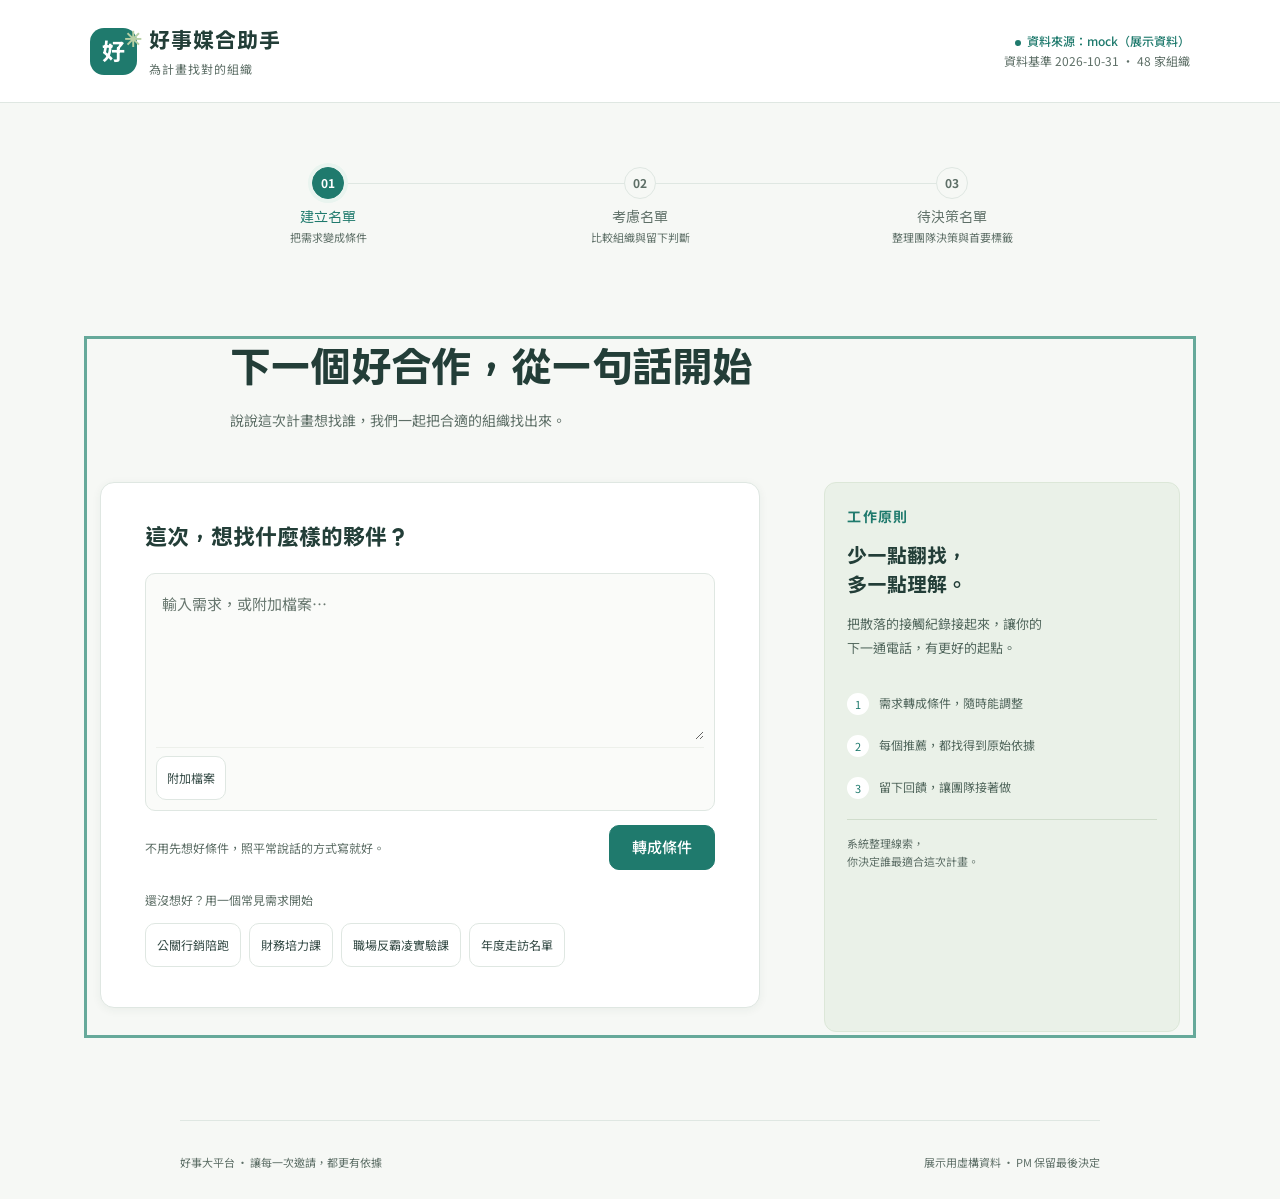
==== commit 34144e7d: "UI2" ====
--- a/web/index.html
+++ b/web/index.html
@@ -18,8 +18,8 @@
   <div class="workspace">
     <nav class="steps" aria-label="媒合流程">
       <button type="button" data-step="1"><span>01</span><strong>建立名單</strong><small>把需求變成條件</small></button>
-      <button type="button" data-step="2"><span>02</span><strong>審核名單</strong><small>比較組織與留下判斷</small></button>
-      <button type="button" data-step="5"><span>03</span><strong>選用工具</strong><small>整理推薦文字與引用</small></button>
+      <button type="button" data-step="2"><span>02</span><strong>考慮名單</strong><small>比較組織與留下判斷</small></button>
+      <button type="button" data-step="5"><span>03</span><strong>待決策名單</strong><small>整理團隊決策與首要標籤</small></button>
     </nav>
     <div id="global-notices"></div>
     <main id="main" tabindex="-1">
@@ -27,7 +27,7 @@
       <section id="step-2" class="page" aria-label="02 候選名單" hidden></section>
       <section id="step-3" class="page" aria-label="03 組織詳情" hidden></section>
       <section id="step-4" class="page" aria-label="04 第二輪回饋" hidden></section>
-      <section id="step-5" class="page" aria-label="05 Claude 提示詞與驗證" hidden></section>
+      <section id="step-5" class="page" aria-label="05 團隊決策清單" hidden></section>
     </main>
     <footer class="site-footer"><span>好事大平台 · 讓每一次邀請，都更有依據</span><span>展示用虛構資料 · PM 保留最後決定</span></footer>
   </div>
--- a/web/style.css
+++ b/web/style.css
@@ -9,6 +9,7 @@
 @media(prefers-reduced-motion:reduce){*{scroll-behavior:auto!important;animation:none!important;transition:none!important}}
 
 .feedback-reason-field{border:0;padding:0;margin:18px 0 0}.feedback-reason-field legend{font-size:13px;font-weight:500;color:var(--ink);padding:0;margin-bottom:7px}.feedback-reason-field legend small{font-weight:400;color:var(--muted);margin-left:6px}.feedback-reasons{display:flex;flex-wrap:wrap;gap:8px}.feedback-reason-chip[aria-pressed=true]{background:var(--primary-pale);border-color:var(--primary);color:var(--primary)}.new-person-entry{padding:10px 12px;border:1px solid var(--border);border-radius:8px;background:var(--soft);margin-top:10px}.new-person-entry label{margin:0 0 6px}.new-person-entry .inline-fields{gap:7px}.new-person-entry input{min-width:0;flex:1}.note-tag-prompt{display:flex;align-items:center;gap:8px;flex-wrap:wrap;padding:11px 12px;border:1px solid #d8e6dc;border-radius:8px;background:#f7fbf8;color:var(--muted);font-size:12px;margin-top:12px}.note-tag-prompt .badge{max-width:100%;overflow-wrap:anywhere}.note-tag-prompt.is-added{background:var(--primary-pale);border-color:#b8d7c6}.tag-success{color:var(--primary);font-weight:600}.label-history-list{margin-top:4px}.label-history-item{display:flex;justify-content:space-between;gap:12px;padding:12px 0;border-bottom:1px solid #edf0ea}.label-history-item:last-child{border-bottom:0}.label-history-item strong{font-size:13px}.label-history-item .body-copy{margin-top:5px}.more-reasons summary{font-size:11px;color:var(--primary);padding:4px 0}.more-reasons[open]{margin-top:10px}
+.priority-labels{display:flex;align-items:center;gap:7px;flex-wrap:wrap;margin:15px 0 2px;padding:10px 12px;border-left:3px solid var(--primary);background:var(--primary-pale);border-radius:6px}.priority-label-title{font-size:11px;color:var(--primary);font-weight:600}.fit-meter{height:6px;background:#edf1eb;border-radius:6px;overflow:hidden;margin-top:8px}.fit-meter span{display:block;height:100%;background:var(--primary);border-radius:6px;transition:width .2s ease}.priority-picked{display:flex;flex-direction:column;gap:7px;margin:17px 0}.priority-picked-item{display:flex;align-items:center;gap:9px;padding:8px 10px;border:1px solid var(--border);border-radius:7px;background:var(--soft);font-size:13px}.priority-picked-item b{display:grid;place-items:center;width:22px;height:22px;border-radius:50%;background:var(--primary);color:white;font-size:11px}.priority-options{display:flex;flex-wrap:wrap;gap:8px;padding:14px 0;border-top:1px solid #edf0ea}.decision-page-panel{max-width:1000px;margin:0 auto}.decision-page-list{margin-top:18px}.decision-page-item{display:flex;justify-content:space-between;gap:18px;padding:17px 0;border-top:1px solid var(--border)}.decision-page-main{min-width:0;display:flex;align-items:center;gap:9px;flex-wrap:wrap}.decision-page-main .decision-org{font-size:16px;font-weight:600;color:var(--ink)}.decision-page-main strong{font-size:13px;color:var(--primary)}.decision-page-main .body-copy{width:100%;margin-top:2px}.decision-page-actions{display:flex;align-items:center;gap:12px;flex-shrink:0}.decision-page-actions small{white-space:nowrap}.decision-item .decision-org{font-weight:600;color:var(--ink);margin-right:8px}
 .workspace-feedback{max-width:1000px;margin:28px auto 0;border:1px solid var(--border);border-radius:var(--radius);background:var(--card);box-shadow:var(--shadow)}
 .workspace-feedback>summary{padding:16px 20px;color:var(--primary);font-weight:600;list-style-position:inside}
 .workspace-feedback>summary .badge{margin-left:8px;font-weight:400}
@@ -18,6 +19,7 @@
 .feedback-inline-item strong{margin-right:8px;color:var(--ink)}
 .feedback-inline-item p{font-size:12px;color:var(--muted);margin-top:4px}
 @media(max-width:720px){.workspace-feedback-body{padding-inline:16px}.workspace-feedback>summary{padding-inline:16px}}
+@media(max-width:720px){.decision-page-item{align-items:flex-start;flex-direction:column;gap:8px}.decision-page-actions{width:100%;justify-content:space-between}.decision-page-actions small{white-space:normal}}
 .composer{position:relative;border:1px solid var(--border);border-radius:10px;background:#fafbf9;padding:10px;transition:border-color .15s,background .15s}.composer:focus-within{border-color:var(--primary)}.composer.is-dragging{border-color:var(--primary);border-style:dashed;background:var(--primary-pale)}.composer-drop-hint{display:none;position:absolute;inset:0;z-index:1;align-items:center;justify-content:center;border-radius:9px;background:#e9f4efdd;color:var(--primary);font-weight:600;pointer-events:none}.composer.is-dragging .composer-drop-hint{display:flex}.composer textarea{border:0;background:transparent;padding:6px;min-height:156px;resize:vertical}.composer-chips{display:flex;flex-wrap:wrap;gap:7px}.composer-chip{display:flex;align-items:center;gap:8px;max-width:100%;padding:5px 7px;border:1px solid var(--border);border-radius:8px;background:#fff;font-size:12px}.composer-name{max-width:220px;overflow:hidden;text-overflow:ellipsis;white-space:nowrap}.composer-chip small{color:var(--muted)}.composer-remove{border:0;padding:0;width:20px;height:20px;border-radius:50%;line-height:1;background:transparent;color:var(--muted)}.composer-remove:hover{background:var(--soft)}.composer-bar{display:flex;align-items:center;gap:8px;border-top:1px solid #edf0eb;padding-top:8px}.composer-attach{padding:6px 10px;font-size:12px}.composer-count{margin-left:auto;color:var(--muted);font-size:11px}.composer-send{width:34px;height:34px;padding:0;border-radius:50%;background:var(--primary);color:#fff;border-color:var(--primary);font-size:20px;line-height:1}.composer-send:hover{background:var(--primary-dark);border-color:var(--primary-dark)}.composer-send:disabled{opacity:.35}
 
 @font-face{font-family:"LINE Seed TW";src:url("fonts/line-seed-tw/line-seed-400-latin.woff2") format("woff2");font-style:normal;font-weight:400;font-display:swap;unicode-range:U+0000-00FF,U+2000-206F,U+20A0-20CF,U+2100-214F,U+2190-21FF,U+2200-22FF,U+2500-25FF,U+2E80-2EFF,U+3000-303F,U+FE00-FE0F,U+FF00-FFEF}
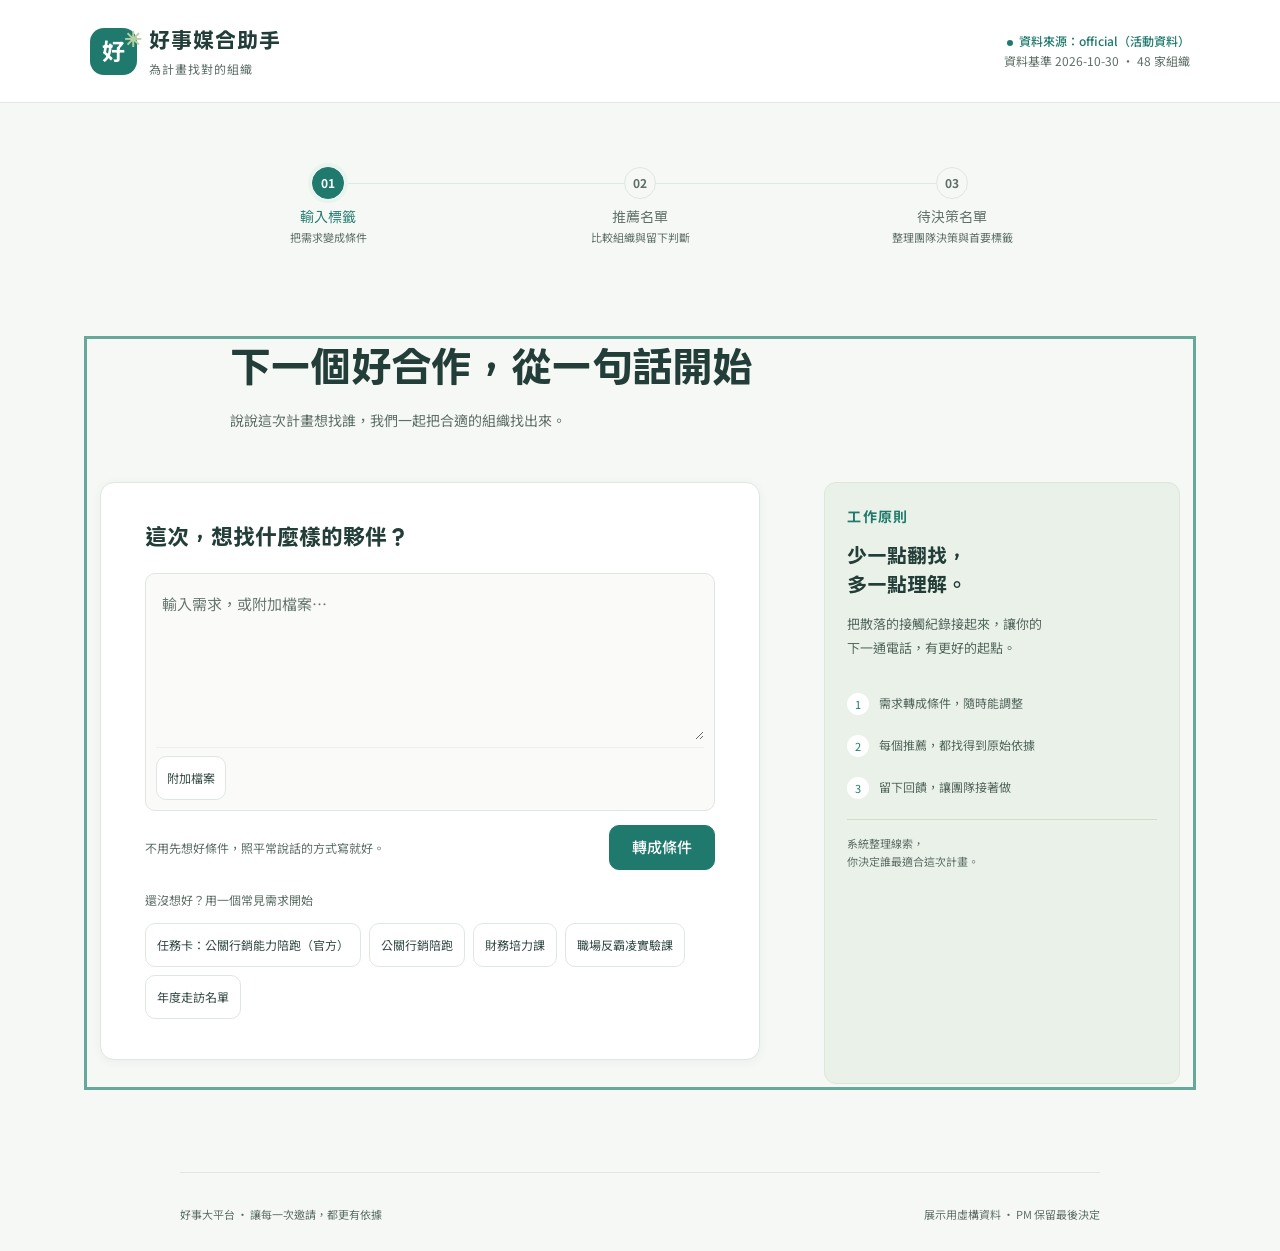
==== commit 05815cc4: "UI 3" ====
--- a/web/index.html
+++ b/web/index.html
@@ -17,8 +17,8 @@
   </div></header>
   <div class="workspace">
     <nav class="steps" aria-label="媒合流程">
-      <button type="button" data-step="1"><span>01</span><strong>建立名單</strong><small>把需求變成條件</small></button>
-      <button type="button" data-step="2"><span>02</span><strong>考慮名單</strong><small>比較組織與留下判斷</small></button>
+      <button type="button" data-step="1"><span>01</span><strong>輸入標籤</strong><small>把需求變成條件</small></button>
+      <button type="button" data-step="2"><span>02</span><strong>推薦名單</strong><small>比較組織與留下判斷</small></button>
       <button type="button" data-step="5"><span>03</span><strong>待決策名單</strong><small>整理團隊決策與首要標籤</small></button>
     </nav>
     <div id="global-notices"></div>
--- a/web/style.css
+++ b/web/style.css
@@ -7,6 +7,22 @@
 @media(max-width:720px){h1{font-size:24px}.intake-layout,.prompt-layout{grid-template-columns:1fr}.guide{display:none}.candidate-body{grid-template-columns:1fr;gap:14px}.reason-column+.reason-column{border-left:0;border-top:1px solid #edf0ea;padding:14px 0 0}.reason{margin-bottom:8px}.page-heading{align-items:flex-start;flex-direction:column}.result-metrics{width:100%;justify-content:space-between}.detail-side{display:block}.steps button{display:flex;flex-direction:column;gap:4px;padding-bottom:14px;align-items:center;text-align:center}.steps strong{font-size:11px}.steps button>span{font-size:12px}.data-meta{font-size:10px}.brand strong{font-size:17px}.brand small{font-size:10px}.brand-mark{width:38px;height:38px;font-size:20px}.feedback-table{display:none}.feedback-mobile{display:block}.feedback-entry{padding:18px 0;border-bottom:1px solid var(--border)}.feedback-entry h3{font-size:14px}.feedback-entry p{font-size:12px;margin-top:7px}.feedback-entry .row{display:flex;justify-content:space-between;align-items:center;margin-top:10px}}
 @media(max-width:450px){.header-inner{padding:18px 16px;gap:10px}.workspace{padding:19px 16px 0}.data-meta span{display:block}.brand{gap:9px}.brand strong{font-size:16px}.brand small{letter-spacing:0}.steps{gap:3px;margin-bottom:24px}.steps strong{font-size:10px}.panel,.intake-panel{padding:20px 17px}.input-footer{align-items:flex-start;flex-direction:column}.input-footer button{align-self:flex-end}.candidate{padding:18px 16px}.candidate-top{gap:10px}.candidate-identity{gap:9px}.candidate h2{font-size:17px}.rank{width:27px;height:30px;font-size:14px}.score{width:62px}.score strong{font-size:22px}.score small{font-size:9px}.org-tags{gap:4px}.badge{padding:3px 6px;font-size:10px}.candidate-footer{align-items:flex-start;flex-direction:column}.candidate-footer>.text-button{align-self:flex-end}.inline-fields{gap:10px}.inline-fields input{width:65px;padding:8px}.estimate{width:100%;margin-left:0;text-align:center}.form-label small{display:block;margin:3px 0 0}.segments small{font-size:10px}.field-grid{gap:0 12px}.drawer{padding:22px}.results-tools{align-items:flex-start}.result-metrics h1{font-size:21px}.metric-pill{padding-left:12px}.metric-pill b{font-size:24px}.feedback-actions>span{width:100%}.actions{gap:8px}.actions button{font-size:13px}.org-picker{width:100%}.site-footer{margin-top:20px}}
 @media(prefers-reduced-motion:reduce){*{scroll-behavior:auto!important;animation:none!important;transition:none!important}}
+.badge.blue{background:var(--blue-pale);color:var(--blue)}
+.signal-badge{display:inline-flex;align-items:center;gap:5px}
+.signal-kind{font-size:10px;font-weight:600;opacity:.8}
+.discussion-section{margin-top:18px;padding-top:16px;border-top:1px solid #edf0ea}
+.discussion-section h3{font-size:13px;margin-bottom:8px}
+.discussion-records{max-height:210px;overflow:auto}
+.discussion-record{padding:10px 0;border-bottom:1px solid #edf0ea;font-size:12px}
+.discussion-record:last-child{border-bottom:0}
+.discussion-record>div{display:flex;align-items:center;gap:8px;flex-wrap:wrap}
+.discussion-record>div strong{color:var(--ink);font-weight:600}
+.discussion-record>p{margin-top:4px}
+.result-heading-tools{display:flex;flex-direction:column;align-items:flex-end;gap:8px;max-width:680px}
+.priority-summary{display:flex;align-items:center;justify-content:flex-end;gap:6px;flex-wrap:wrap;font-size:11px;color:var(--muted)}
+.priority-summary-title{font-size:12px;font-weight:600;color:var(--primary)}
+.priority-summary .signal-badge{font-size:11px}
+@media(max-width:720px){.result-heading-tools{width:100%;align-items:flex-start}.priority-summary{justify-content:flex-start}.priority-summary-title{font-size:11px}}
 
 .feedback-reason-field{border:0;padding:0;margin:18px 0 0}.feedback-reason-field legend{font-size:13px;font-weight:500;color:var(--ink);padding:0;margin-bottom:7px}.feedback-reason-field legend small{font-weight:400;color:var(--muted);margin-left:6px}.feedback-reasons{display:flex;flex-wrap:wrap;gap:8px}.feedback-reason-chip[aria-pressed=true]{background:var(--primary-pale);border-color:var(--primary);color:var(--primary)}.new-person-entry{padding:10px 12px;border:1px solid var(--border);border-radius:8px;background:var(--soft);margin-top:10px}.new-person-entry label{margin:0 0 6px}.new-person-entry .inline-fields{gap:7px}.new-person-entry input{min-width:0;flex:1}.note-tag-prompt{display:flex;align-items:center;gap:8px;flex-wrap:wrap;padding:11px 12px;border:1px solid #d8e6dc;border-radius:8px;background:#f7fbf8;color:var(--muted);font-size:12px;margin-top:12px}.note-tag-prompt .badge{max-width:100%;overflow-wrap:anywhere}.note-tag-prompt.is-added{background:var(--primary-pale);border-color:#b8d7c6}.tag-success{color:var(--primary);font-weight:600}.label-history-list{margin-top:4px}.label-history-item{display:flex;justify-content:space-between;gap:12px;padding:12px 0;border-bottom:1px solid #edf0ea}.label-history-item:last-child{border-bottom:0}.label-history-item strong{font-size:13px}.label-history-item .body-copy{margin-top:5px}.more-reasons summary{font-size:11px;color:var(--primary);padding:4px 0}.more-reasons[open]{margin-top:10px}
 .priority-labels{display:flex;align-items:center;gap:7px;flex-wrap:wrap;margin:15px 0 2px;padding:10px 12px;border-left:3px solid var(--primary);background:var(--primary-pale);border-radius:6px}.priority-label-title{font-size:11px;color:var(--primary);font-weight:600}.fit-meter{height:6px;background:#edf1eb;border-radius:6px;overflow:hidden;margin-top:8px}.fit-meter span{display:block;height:100%;background:var(--primary);border-radius:6px;transition:width .2s ease}.priority-picked{display:flex;flex-direction:column;gap:7px;margin:17px 0}.priority-picked-item{display:flex;align-items:center;gap:9px;padding:8px 10px;border:1px solid var(--border);border-radius:7px;background:var(--soft);font-size:13px}.priority-picked-item b{display:grid;place-items:center;width:22px;height:22px;border-radius:50%;background:var(--primary);color:white;font-size:11px}.priority-options{display:flex;flex-wrap:wrap;gap:8px;padding:14px 0;border-top:1px solid #edf0ea}.decision-page-panel{max-width:1000px;margin:0 auto}.decision-page-list{margin-top:18px}.decision-page-item{display:flex;justify-content:space-between;gap:18px;padding:17px 0;border-top:1px solid var(--border)}.decision-page-main{min-width:0;display:flex;align-items:center;gap:9px;flex-wrap:wrap}.decision-page-main .decision-org{font-size:16px;font-weight:600;color:var(--ink)}.decision-page-main strong{font-size:13px;color:var(--primary)}.decision-page-main .body-copy{width:100%;margin-top:2px}.decision-page-actions{display:flex;align-items:center;gap:12px;flex-shrink:0}.decision-page-actions small{white-space:nowrap}.decision-item .decision-org{font-weight:600;color:var(--ink);margin-right:8px}
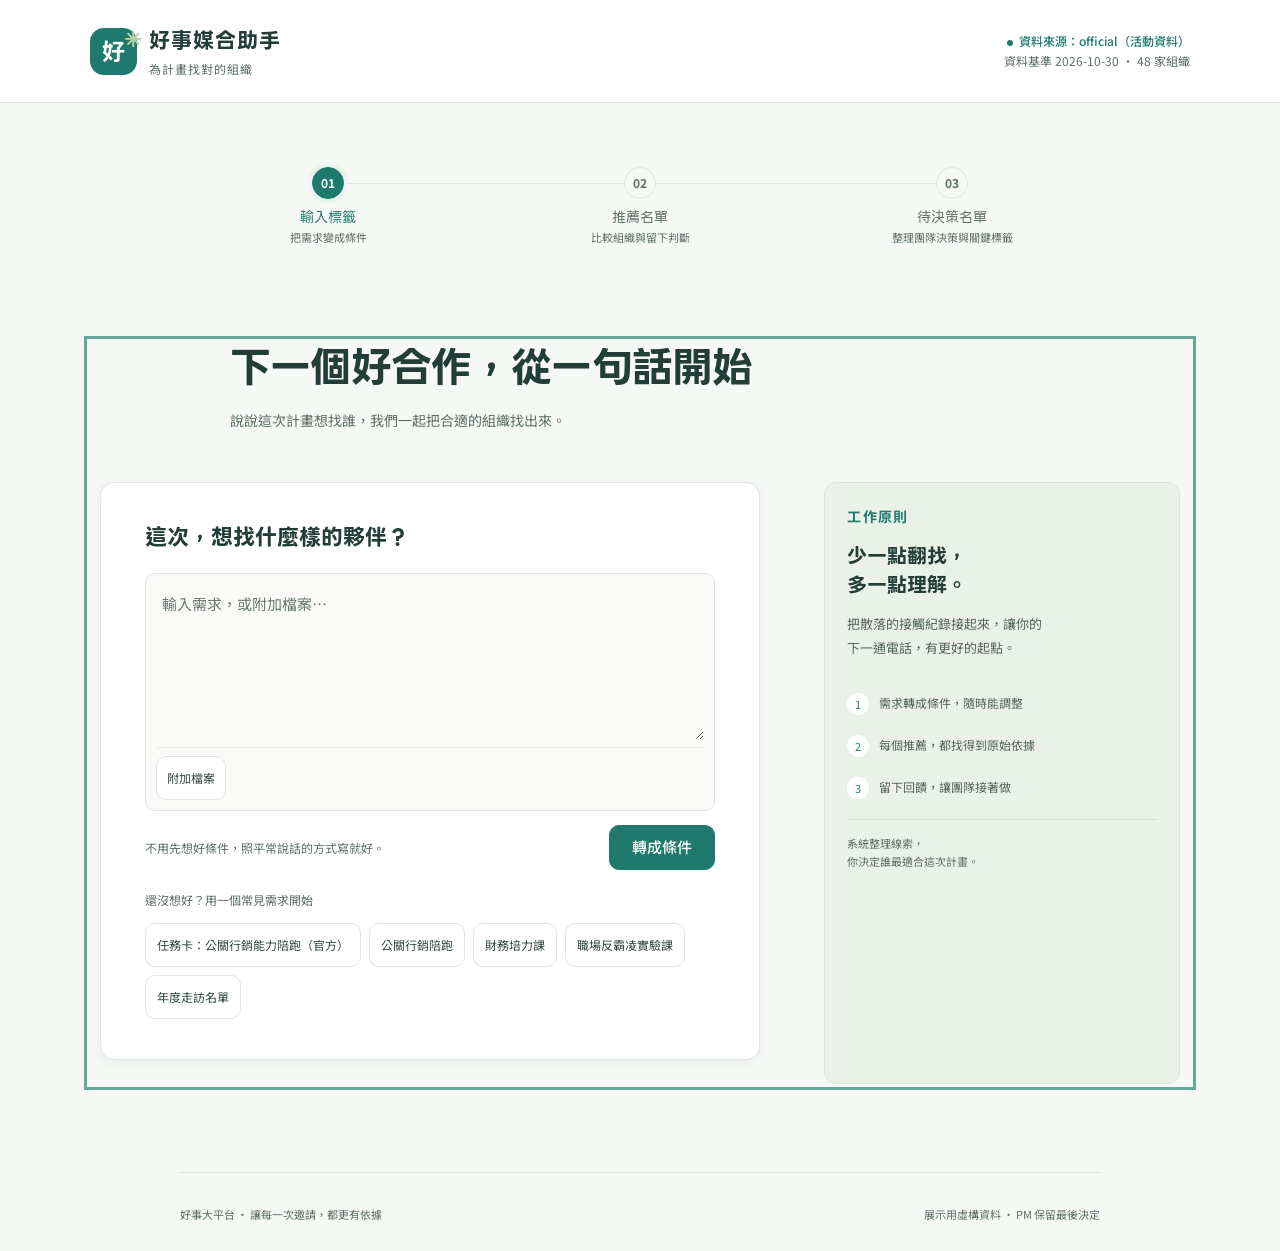
==== commit 211adb07: "ＵＩ4" ====
--- a/web/index.html
+++ b/web/index.html
@@ -19,7 +19,7 @@
     <nav class="steps" aria-label="媒合流程">
       <button type="button" data-step="1"><span>01</span><strong>輸入標籤</strong><small>把需求變成條件</small></button>
       <button type="button" data-step="2"><span>02</span><strong>推薦名單</strong><small>比較組織與留下判斷</small></button>
-      <button type="button" data-step="5"><span>03</span><strong>待決策名單</strong><small>整理團隊決策與首要標籤</small></button>
+      <button type="button" data-step="5"><span>03</span><strong>待決策名單</strong><small>整理團隊決策與關鍵標籤</small></button>
     </nav>
     <div id="global-notices"></div>
     <main id="main" tabindex="-1">
--- a/web/style.css
+++ b/web/style.css
@@ -23,6 +23,20 @@
 .priority-summary-title{font-size:12px;font-weight:600;color:var(--primary)}
 .priority-summary .signal-badge{font-size:11px}
 @media(max-width:720px){.result-heading-tools{width:100%;align-items:flex-start}.priority-summary{justify-content:flex-start}.priority-summary-title{font-size:11px}}
+.reason-summary{display:grid;grid-template-columns:repeat(2,minmax(0,1fr));gap:10px;margin:15px 0 2px;padding:12px 14px;border:1px solid var(--border);border-radius:9px;background:var(--soft)}
+.reason-summary-group{min-width:0}
+.reason-summary-group+.reason-summary-group{border-left:1px solid var(--border);padding-left:12px}
+.reason-summary-title{display:block;font-size:11px;font-weight:700;margin-bottom:6px}
+.reason-summary-group.positive .reason-summary-title{color:var(--primary)}
+.reason-summary-group.hesitation .reason-summary-title{color:var(--amber)}
+.reason-summary-items{display:flex;flex-wrap:wrap;gap:5px}
+.reason-summary-item{font-size:12px;line-height:1.5;color:var(--ink);overflow-wrap:anywhere}
+.reason-summary-item:not(:last-child)::after{content:"、";color:var(--muted);margin-left:3px}
+.reason-summary-empty{font-size:11px;color:var(--muted)}
+.decision-org-block{width:100%;min-width:0}
+.decision-org-block .decision-org{display:inline-block;margin-bottom:5px}
+.decision-select{min-width:92px;padding:7px 9px;font-size:12px;color:var(--ink)}
+@media(max-width:720px){.reason-summary{grid-template-columns:1fr}.reason-summary-group+.reason-summary-group{border-left:0;border-top:1px solid var(--border);padding:10px 0 0}.decision-org-block{width:100%}}
 
 .feedback-reason-field{border:0;padding:0;margin:18px 0 0}.feedback-reason-field legend{font-size:13px;font-weight:500;color:var(--ink);padding:0;margin-bottom:7px}.feedback-reason-field legend small{font-weight:400;color:var(--muted);margin-left:6px}.feedback-reasons{display:flex;flex-wrap:wrap;gap:8px}.feedback-reason-chip[aria-pressed=true]{background:var(--primary-pale);border-color:var(--primary);color:var(--primary)}.new-person-entry{padding:10px 12px;border:1px solid var(--border);border-radius:8px;background:var(--soft);margin-top:10px}.new-person-entry label{margin:0 0 6px}.new-person-entry .inline-fields{gap:7px}.new-person-entry input{min-width:0;flex:1}.note-tag-prompt{display:flex;align-items:center;gap:8px;flex-wrap:wrap;padding:11px 12px;border:1px solid #d8e6dc;border-radius:8px;background:#f7fbf8;color:var(--muted);font-size:12px;margin-top:12px}.note-tag-prompt .badge{max-width:100%;overflow-wrap:anywhere}.note-tag-prompt.is-added{background:var(--primary-pale);border-color:#b8d7c6}.tag-success{color:var(--primary);font-weight:600}.label-history-list{margin-top:4px}.label-history-item{display:flex;justify-content:space-between;gap:12px;padding:12px 0;border-bottom:1px solid #edf0ea}.label-history-item:last-child{border-bottom:0}.label-history-item strong{font-size:13px}.label-history-item .body-copy{margin-top:5px}.more-reasons summary{font-size:11px;color:var(--primary);padding:4px 0}.more-reasons[open]{margin-top:10px}
 .priority-labels{display:flex;align-items:center;gap:7px;flex-wrap:wrap;margin:15px 0 2px;padding:10px 12px;border-left:3px solid var(--primary);background:var(--primary-pale);border-radius:6px}.priority-label-title{font-size:11px;color:var(--primary);font-weight:600}.fit-meter{height:6px;background:#edf1eb;border-radius:6px;overflow:hidden;margin-top:8px}.fit-meter span{display:block;height:100%;background:var(--primary);border-radius:6px;transition:width .2s ease}.priority-picked{display:flex;flex-direction:column;gap:7px;margin:17px 0}.priority-picked-item{display:flex;align-items:center;gap:9px;padding:8px 10px;border:1px solid var(--border);border-radius:7px;background:var(--soft);font-size:13px}.priority-picked-item b{display:grid;place-items:center;width:22px;height:22px;border-radius:50%;background:var(--primary);color:white;font-size:11px}.priority-options{display:flex;flex-wrap:wrap;gap:8px;padding:14px 0;border-top:1px solid #edf0ea}.decision-page-panel{max-width:1000px;margin:0 auto}.decision-page-list{margin-top:18px}.decision-page-item{display:flex;justify-content:space-between;gap:18px;padding:17px 0;border-top:1px solid var(--border)}.decision-page-main{min-width:0;display:flex;align-items:center;gap:9px;flex-wrap:wrap}.decision-page-main .decision-org{font-size:16px;font-weight:600;color:var(--ink)}.decision-page-main strong{font-size:13px;color:var(--primary)}.decision-page-main .body-copy{width:100%;margin-top:2px}.decision-page-actions{display:flex;align-items:center;gap:12px;flex-shrink:0}.decision-page-actions small{white-space:nowrap}.decision-item .decision-org{font-weight:600;color:var(--ink);margin-right:8px}
